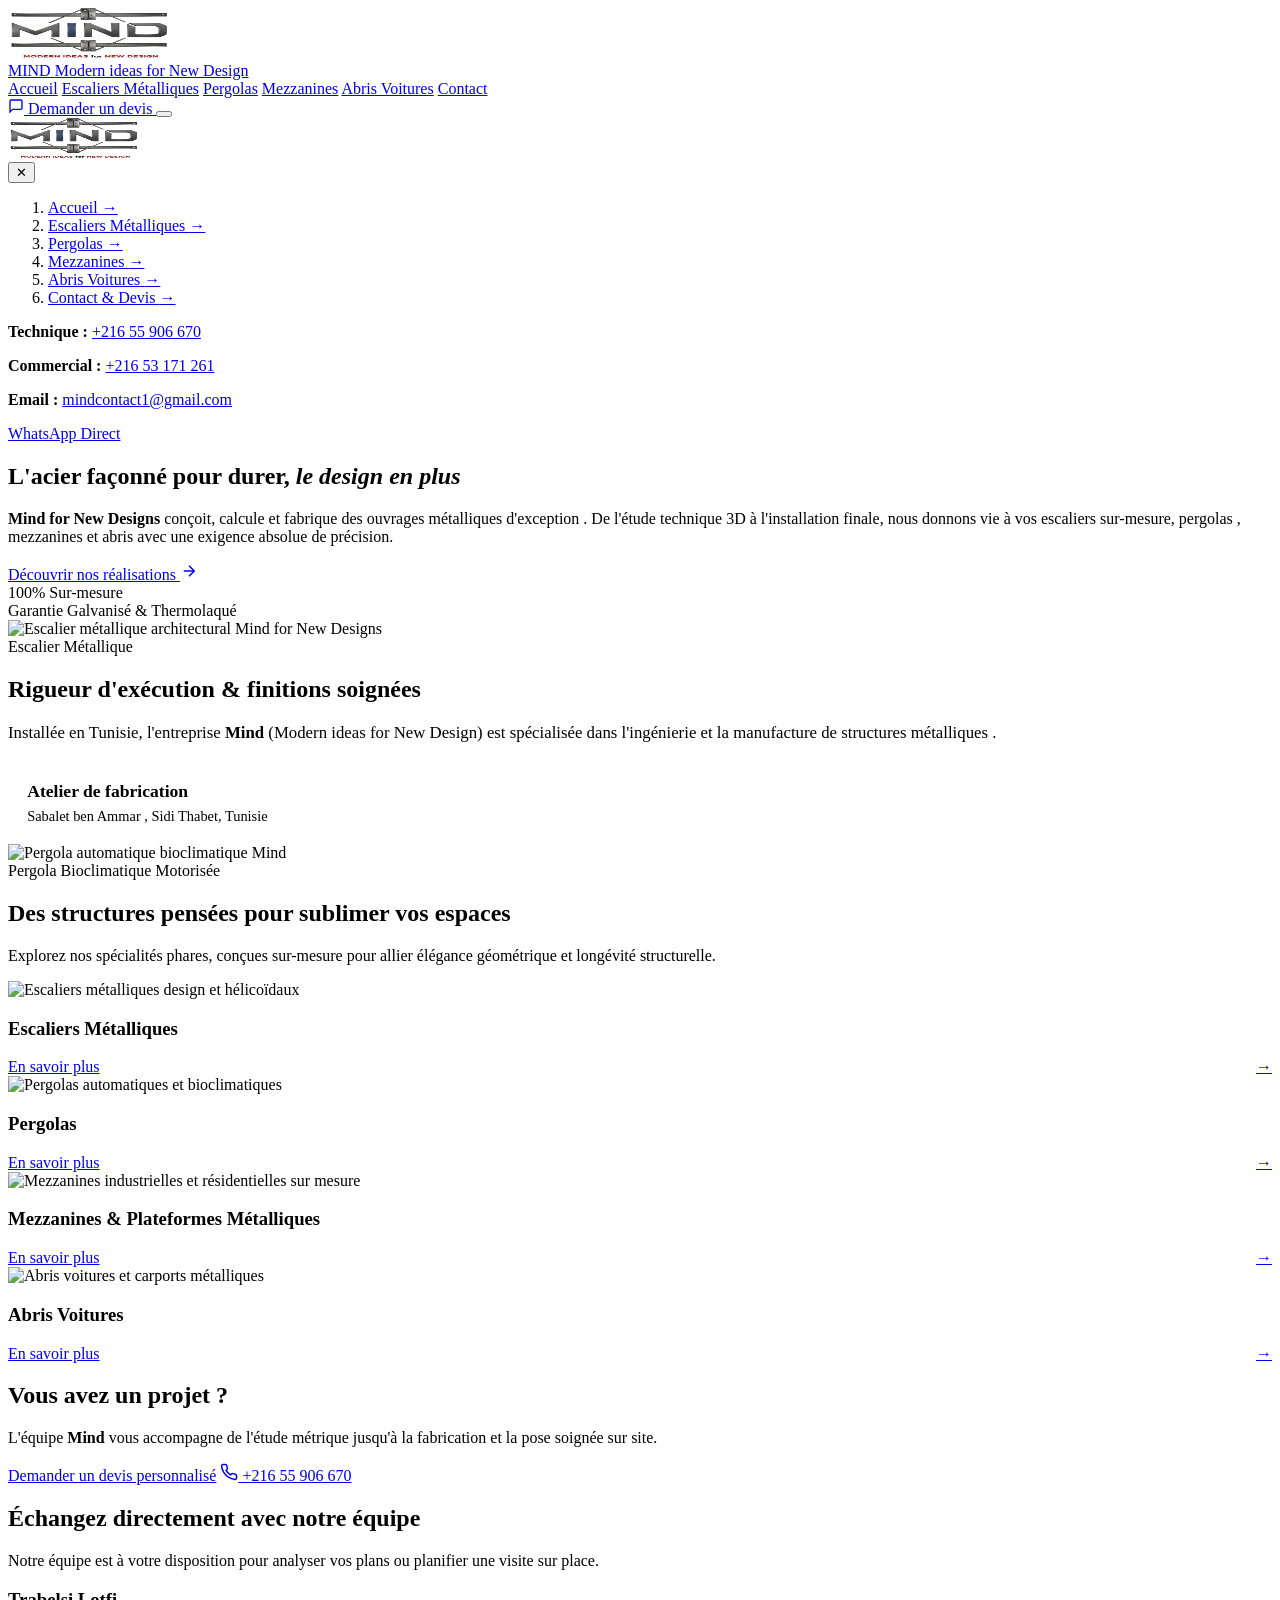
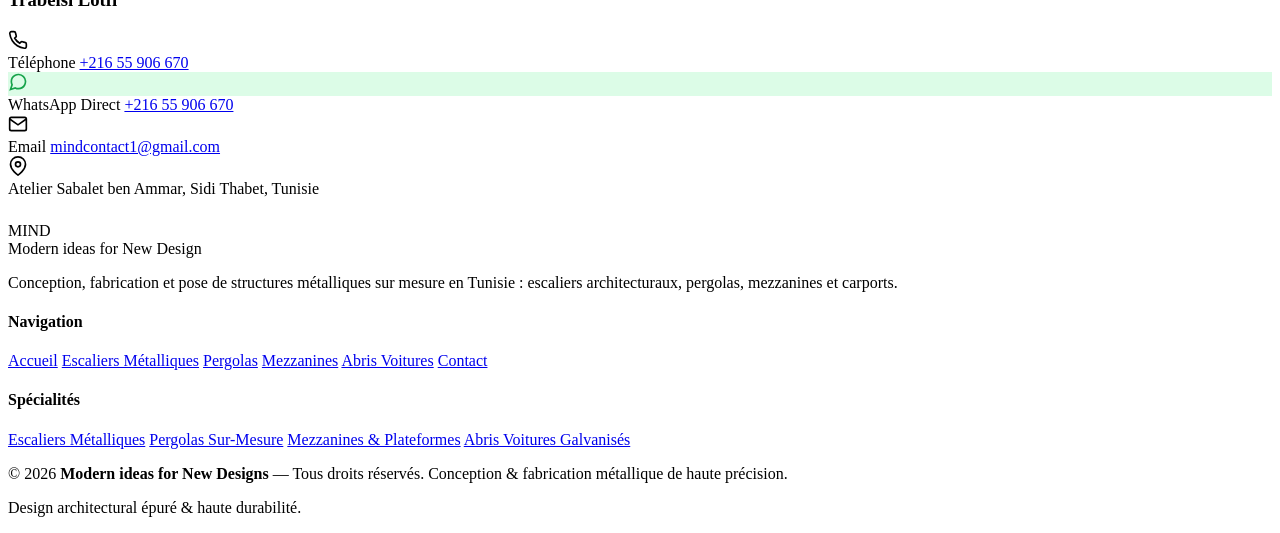
==== index.html @ a0c8e548 "Add files via upload" ====
<!DOCTYPE html>
<html lang="fr">
<head>
  <meta charset="UTF-8">
  <meta name="viewport" content="width=device-width, initial-scale=1.0">
  <title>Mind — Modern ideas for New Designs | Structures Métalliques, Escaliers & Pergolas</title>
  <meta name="description" content="Mind (Modern ideas for New Designs) conçoit et fabrique en Tunisie des structures métalliques sur mesure : escaliers, pergolas, mezzanines et abris voitures.">
  <link rel="icon" type="image/png" href="favicon.png">
  <link rel="stylesheet" href="css/style.css">
  <link rel="stylesheet" href="css/lightbox.css">
</head>
<body>

  <!-- HEADER NAVIGATION FIXE -->
  <header class="site-header">
    <div class="wrap">
      <a href="index.html" class="logo-brand" aria-label="Accueil Mind for New Designs">
        <img src="logo-mind.png" alt="Logo Mind for New Designs" width="160" height="50">
        <div class="brand-meta">
          <span class="brand-name">MIND</span>
          <span class="brand-tagline">Modern ideas for New Design</span>
        </div>
      </a>

      <nav class="main-nav" aria-label="Navigation principale">
        <a href="index.html" class="active">Accueil</a>
        <a href="escaliers.html">Escaliers Métalliques</a>
        <a href="Pergola.html">Pergolas</a>
        <a href="mezzanines.html">Mezzanines</a>
        <a href="abris.html">Abris Voitures</a>
        <a href="index.html#contact">Contact</a>
      </nav>

      <div class="header-action">
        <a href="index.html#contact" class="btn btn-primary btn-sm">
          <svg width="16" height="16" viewBox="0 0 24 24" fill="none" stroke="currentColor" stroke-width="2"><path d="M21 15a2 2 0 0 1-2 2H7l-4 4V5a2 2 0 0 1 2-2h14a2 2 0 0 1 2 2z"></path></svg>
          Demander un devis
        </a>
        <button class="burger" aria-expanded="false" aria-label="Ouvrir le menu de navigation">
          <span></span><span></span><span></span>
        </button>
      </div>
    </div>
  </header>

  <!-- MENU MOBILE TIROIR -->
  <div class="scrim"></div>
  <aside class="mobile-nav-panel" aria-label="Menu mobile">
    <div class="mobile-nav-header">
      <div class="logo-brand">
        <img src="logo-mind.png" alt="Logo Mind" width="130" height="40">
      </div>
      <button class="btn btn-outline btn-sm burger-close" onclick="document.querySelector('.burger').click()" aria-label="Fermer le menu">✕</button>
    </div>
    <ol>
      <li><a href="index.html" class="active">Accueil <span>→</span></a></li>
      <li><a href="escaliers.html">Escaliers Métalliques <span>→</span></a></li>
      <li><a href="Pergola.html">Pergolas <span>→</span></a></li>
      <li><a href="mezzanines.html">Mezzanines <span>→</span></a></li>
      <li><a href="abris.html">Abris Voitures <span>→</span></a></li>
      <li><a href="index.html#contact">Contact &amp; Devis <span>→</span></a></li>
    </ol>
    <div class="mobile-nav-contact">
      <p><b>Technique :</b> <a href="tel:+21655906670">+216 55 906 670</a></p>
      <p><b>Commercial :</b> <a href="tel:+21653171261">+216 53 171 261</a></p>
      <p><b>Email :</b> <a href="mailto:mindcontact1@gmail.com">mindcontact1@gmail.com</a></p>
      <a href="https://wa.me/21655906670" target="_blank" rel="noopener" class="btn btn-primary btn-sm" style="margin-top:0.5rem; justify-content:center;">WhatsApp Direct</a>
    </div>
  </aside>

  <!-- HERO SECTION -->
  <section class="hero">
    <div class="wrap">
      <div class="hero-grid">
        <div class="hero-content reveal">
          <h1>L'acier façonné pour durer, <em>le design en plus</em></h1>
          <p class="hero-desc">
            <strong>Mind for New Designs</strong> conçoit, calcule et fabrique des ouvrages métalliques d'exception . De l'étude technique 3D à l'installation finale, nous donnons vie à vos escaliers sur-mesure, pergolas , mezzanines et abris avec une exigence absolue de précision.
          </p>
          <div class="hero-actions">
            <a href="index.html#activites" class="btn btn-primary btn-lg">
              Découvrir nos réalisations
              <svg width="18" height="18" viewBox="0 0 24 24" fill="none" stroke="currentColor" stroke-width="2"><line x1="5" y1="12" x2="19" y2="12"></line><polyline points="12 5 19 12 12 19"></polyline></svg>
            </a>
          </div>

          <div class="hero-badges-strip">
            <div class="hero-badge-item">
              <span class="val">100%</span>
              <span class="lbl">Sur-mesure</span>
            </div>
            <div class="hero-badge-item">
              <span class="val">Garantie</span>
              <span class="lbl">Galvanisé &amp; Thermolaqué</span>
            </div>
          </div>
        </div>

        <div class="hero-visual reveal delay-1">
          <div class="hero-card-featured">
            <img src="images/ESC21.jpeg" alt="Escalier métallique architectural Mind for New Designs" width="600" height="450">
            <div class="hero-card-caption">
              <div>
                <div class="title">Escalier Métallique</div>
              </div>
            </div>
          </div>
        </div>
      </div>
    </div>
  </section>

  <!-- PRÉSENTATION DE L'ENTREPRISE -->
  <section class="section-subtle" id="entreprise">
    <div class="wrap">
      <div class="hero-grid" style="align-items: center;">
        <div class="reveal">
          <h2>Rigueur d'exécution &amp; finitions soignées</h2>
          <p style="color:var(--text-muted); font-size:1.05rem; margin-bottom:1.2rem;">
            Installée en Tunisie, l'entreprise <strong>Mind</strong> (Modern ideas for New Design) est spécialisée dans l'ingénierie et la manufacture de structures métalliques . 
          </p>

          <div style="display:flex; gap:1.5rem; flex-wrap:wrap;">
            <div style="flex:1; min-width:200px; padding:1.2rem; background:#fff; border-radius:12px; border:1px solid var(--border);">
              <b style="display:block; font-size:1.1rem; color:var(--text-main); margin-bottom:0.3rem;">Atelier de fabrication</b>
              <span style="color:var(--text-muted); font-size:0.9rem;">Sabalet ben Ammar , Sidi Thabet, Tunisie </span>
            </div>
          </div>
        </div>

        <div class="reveal delay-2">
          <div class="hero-card-featured">
            <img src="images/Abr13.jpeg" alt="Pergola automatique bioclimatique Mind" width="600" height="450">
            <div class="hero-card-caption">
              <div>
                <div class="title">Pergola Bioclimatique Motorisée</div>
              </div>
            </div>
          </div>
        </div>
      </div>
    </div>
  </section>

  <!-- 4 DOMAINES D'ACTIVITÉ PRINCIPAUX -->
  <section id="activites">
    <div class="wrap">
      <div class="section-head center reveal">
        <h2>Des structures pensées pour sublimer vos espaces</h2>
        <p>Explorez nos  spécialités phares, conçues sur-mesure pour allier élégance géométrique et longévité structurelle.</p>
      </div>

      <div class="activities-grid">
        <!-- 1. Escaliers Métalliques -->
        <article class="activity-card col-6 reveal">
          <div class="card-thumb">
            <img src="images/ESC14.png" alt="Escaliers métalliques design et hélicoïdaux" loading="lazy">
          </div>
          <div class="card-body">
            <h3>Escaliers Métalliques</h3>
            <div class="card-footer">
              <a href="escaliers.html" style="display:flex; align-items:center; gap:0.5rem; width:100%; justify-content:space-between;">
                <span>En savoir plus</span>
                <span class="arrow">→</span>
              </a>
            </div>
          </div>
        </article>

        <!-- 2. Pergolas Automatiques -->
        <article class="activity-card col-6 reveal delay-1">
          <div class="card-thumb">
            <img src="images/Abr14.jpeg" alt="Pergolas automatiques et bioclimatiques" loading="lazy">
          </div>
          <div class="card-body">
            <h3>Pergolas </h3>
            <div class="card-footer">
              <a href="Pergola.html" style="display:flex; align-items:center; gap:0.5rem; width:100%; justify-content:space-between;">
                <span>En savoir plus </span>
                <span class="arrow">→</span>
              </a>
            </div>
          </div>
        </article>

        <!-- 3. Mezzanines -->
        <article class="activity-card col-6 reveal">
          <div class="card-thumb">
            <img src="images/MIZ1.png" alt="Mezzanines industrielles et résidentielles sur mesure" loading="lazy">
          </div>
          <div class="card-body">
            <h3>Mezzanines &amp; Plateformes Métalliques</h3>
            <div class="card-footer">
              <a href="mezzanines.html" style="display:flex; align-items:center; gap:0.5rem; width:100%; justify-content:space-between;">
                <span>En savoir plus </span>
                <span class="arrow">→</span>
              </a>
            </div>
          </div>
        </article>

        <!-- 4. Abris Voitures -->
        <article class="activity-card col-6 reveal delay-1">
          <div class="card-thumb">
            <img src="images/Abr6.jpeg" alt="Abris voitures et carports métalliques" loading="lazy">
          </div>
          <div class="card-body">
            <h3>Abris Voitures </h3>
            <div class="card-footer">
              <a href="abris.html" style="display:flex; align-items:center; gap:0.5rem; width:100%; justify-content:space-between;">
                <span>En savoir plus</span>
                <span class="arrow">→</span>
              </a>
            </div>
          </div>
        </article>
      </div>
    </div>
  </section>

  

  <!-- BANDEAU CTA -->
  <div class="wrap">
    <div class="cta-banner reveal">
      <div class="cta-content">
        <h2>Vous avez un projet ?</h2>
        <p>L'équipe <strong>Mind </strong> vous accompagne de l'étude métrique  jusqu'à la fabrication et la pose soignée sur site.</p>
        <div class="cta-actions">
          <a href="index.html#contact" class="btn btn-white btn-lg">Demander un devis personnalisé</a>
          <a href="tel:+21655906670" class="btn btn-outline btn-lg">
            <svg width="18" height="18" viewBox="0 0 24 24" fill="none" stroke="currentColor" stroke-width="2"><path d="M22 16.92v3a2 2 0 0 1-2.18 2 19.79 19.79 0 0 1-8.63-3.07 19.5 19.5 0 0 1-6-6 19.79 19.79 0 0 1-3.07-8.67A2 2 0 0 1 4.11 2h3a2 2 0 0 1 2 1.72 12.84 12.84 0 0 0 .7 2.81 2 2 0 0 1-.45 2.11L8.09 9.91a16 16 0 0 0 6 6l1.27-1.27a2 2 0 0 1 2.11-.45 12.84 12.84 0 0 0 2.81.7A2 2 0 0 1 22 16.92z"></path></svg>
            +216 55 906 670
          </a>
        </div>
      </div>
    </div>
  </div>

  <!-- SECTION CONTACT & DEVIS -->
  <section class="contact-section" id="contact">
    <div class="wrap">
      <div class="section-head reveal">
        <h2>Échangez directement avec notre équipe</h2>
        <p>Notre équipe  est à votre disposition pour analyser vos plans ou planifier une visite sur place.</p>
      </div>

      <div class="contact-grid">
        <!-- Informations de contact réelles -->
        <div class="reveal">
          <div class="contact-card" style="margin-bottom: 1.5rem;">
            <h3>Trabelsi Lotfi</h3>
            <div class="contact-list">
              <div class="contact-item">
                <div class="icon">
                  <svg width="20" height="20" viewBox="0 0 24 24" fill="none" stroke="currentColor" stroke-width="2"><path d="M22 16.92v3a2 2 0 0 1-2.18 2 19.79 19.79 0 0 1-8.63-3.07 19.5 19.5 0 0 1-6-6 19.79 19.79 0 0 1-3.07-8.67A2 2 0 0 1 4.11 2h3a2 2 0 0 1 2 1.72 12.84 12.84 0 0 0 .7 2.81 2 2 0 0 1-.45 2.11L8.09 9.91a16 16 0 0 0 6 6l1.27-1.27a2 2 0 0 1 2.11-.45 12.84 12.84 0 0 0 2.81.7A2 2 0 0 1 22 16.92z"></path></svg>
                </div>
                <div class="info">
                  <span class="label">Téléphone</span>
                  <a href="tel:+21655906670" class="val">+216 55 906 670</a>
                </div>
              </div>
              <div class="contact-item">
                <div class="icon" style="background:#DCFCE7; color:#16A34A;">
                  <svg width="20" height="20" viewBox="0 0 24 24" fill="none" stroke="currentColor" stroke-width="2"><path d="M21 11.5a8.38 8.38 0 0 1-.9 3.8 8.5 8.5 0 0 1-7.6 4.7 8.38 8.38 0 0 1-3.8-.9L3 21l1.9-5.7a8.38 8.38 0 0 1-.9-3.8 8.5 8.5 0 0 1 4.7-7.6 8.38 8.38 0 0 1 3.8-.9h.5a8.48 8.48 0 0 1 8 8v.5z"></path></svg>
                </div>
                <div class="info">
                  <span class="label">WhatsApp Direct</span>
                  <a href="https://wa.me/21655906670" target="_blank" rel="noopener" class="val">+216 55 906 670</a>
                </div>
              </div>
              <div class="contact-item">
                <div class="icon">
                  <svg width="20" height="20" viewBox="0 0 24 24" fill="none" stroke="currentColor" stroke-width="2"><path d="M4 4h16c1.1 0 2 .9 2 2v12c0 1.1-.9 2-2 2H4c-1.1 0-2-.9-2-2V6c0-1.1.9-2 2-2z"></path><polyline points="22,6 12,13 2,6"></polyline></svg>
                </div>
                <div class="info">
                  <span class="label">Email</span>
                  <a href="mailto:mindcontact1@gmail.com" class="val">mindcontact1@gmail.com</a>
                </div>
              </div>
              <div class="contact-item">
                <div class="icon">
                  <svg width="20" height="20" viewBox="0 0 24 24" fill="none" stroke="currentColor" stroke-width="2"><path d="M21 10c0 7-9 13-9 13s-9-6-9-13a9 9 0 0 1 18 0z"></path><circle cx="12" cy="10" r="3"></circle></svg>
                </div>
                <div class="info">
                  <span class="label">Atelier</span>
                  <span class="val">Sabalet ben Ammar, Sidi Thabet, Tunisie</span>
                </div>
              </div>
            </div>
          </div>
        </div>
      </div>
    </div>
  </section>

  <!-- FOOTER -->
  <footer class="site-footer">
    <div class="wrap">
      <div class="footer-grid">
        <div class="footer-brand">
          <div class="brand-name">MIND</div>
          <span class="brand-tagline">Modern ideas for New Design</span>
          <p>Conception, fabrication et pose de structures métalliques sur mesure en Tunisie : escaliers architecturaux, pergolas, mezzanines et carports.</p>
        </div>

        <div class="footer-col">
          <h4>Navigation</h4>
          <div class="footer-links">
            <a href="index.html">Accueil</a>
            <a href="escaliers.html">Escaliers Métalliques</a>
            <a href="Pergola.html">Pergolas</a>
            <a href="mezzanines.html">Mezzanines</a>
            <a href="abris.html">Abris Voitures</a>
            <a href="index.html#contact">Contact</a>
          </div>
        </div>

        <div class="footer-col">
          <h4>Spécialités</h4>
          <div class="footer-links">
            <a href="escaliers.html">Escaliers Métalliques</a>
            <a href="Pergola.html">Pergolas Sur-Mesure</a>
            <a href="mezzanines.html">Mezzanines &amp; Plateformes</a>
            <a href="abris.html">Abris Voitures Galvanisés</a>
          </div>
        </div>
      </div>

      <div class="footer-bottom">
        <p>© <span id="year"></span> <strong>Modern ideas for New Designs</strong> — Tous droits réservés. Conception &amp; fabrication métallique de haute précision.</p>
        <p>Design architectural épuré &amp; haute durabilité.</p>
      </div>
    </div>
  </footer>

  <script>document.getElementById('year').textContent = new Date().getFullYear();</script>
  <script src="js/lightbox.js"></script>
  <script src="js/script.js"></script>
</body>
</html>
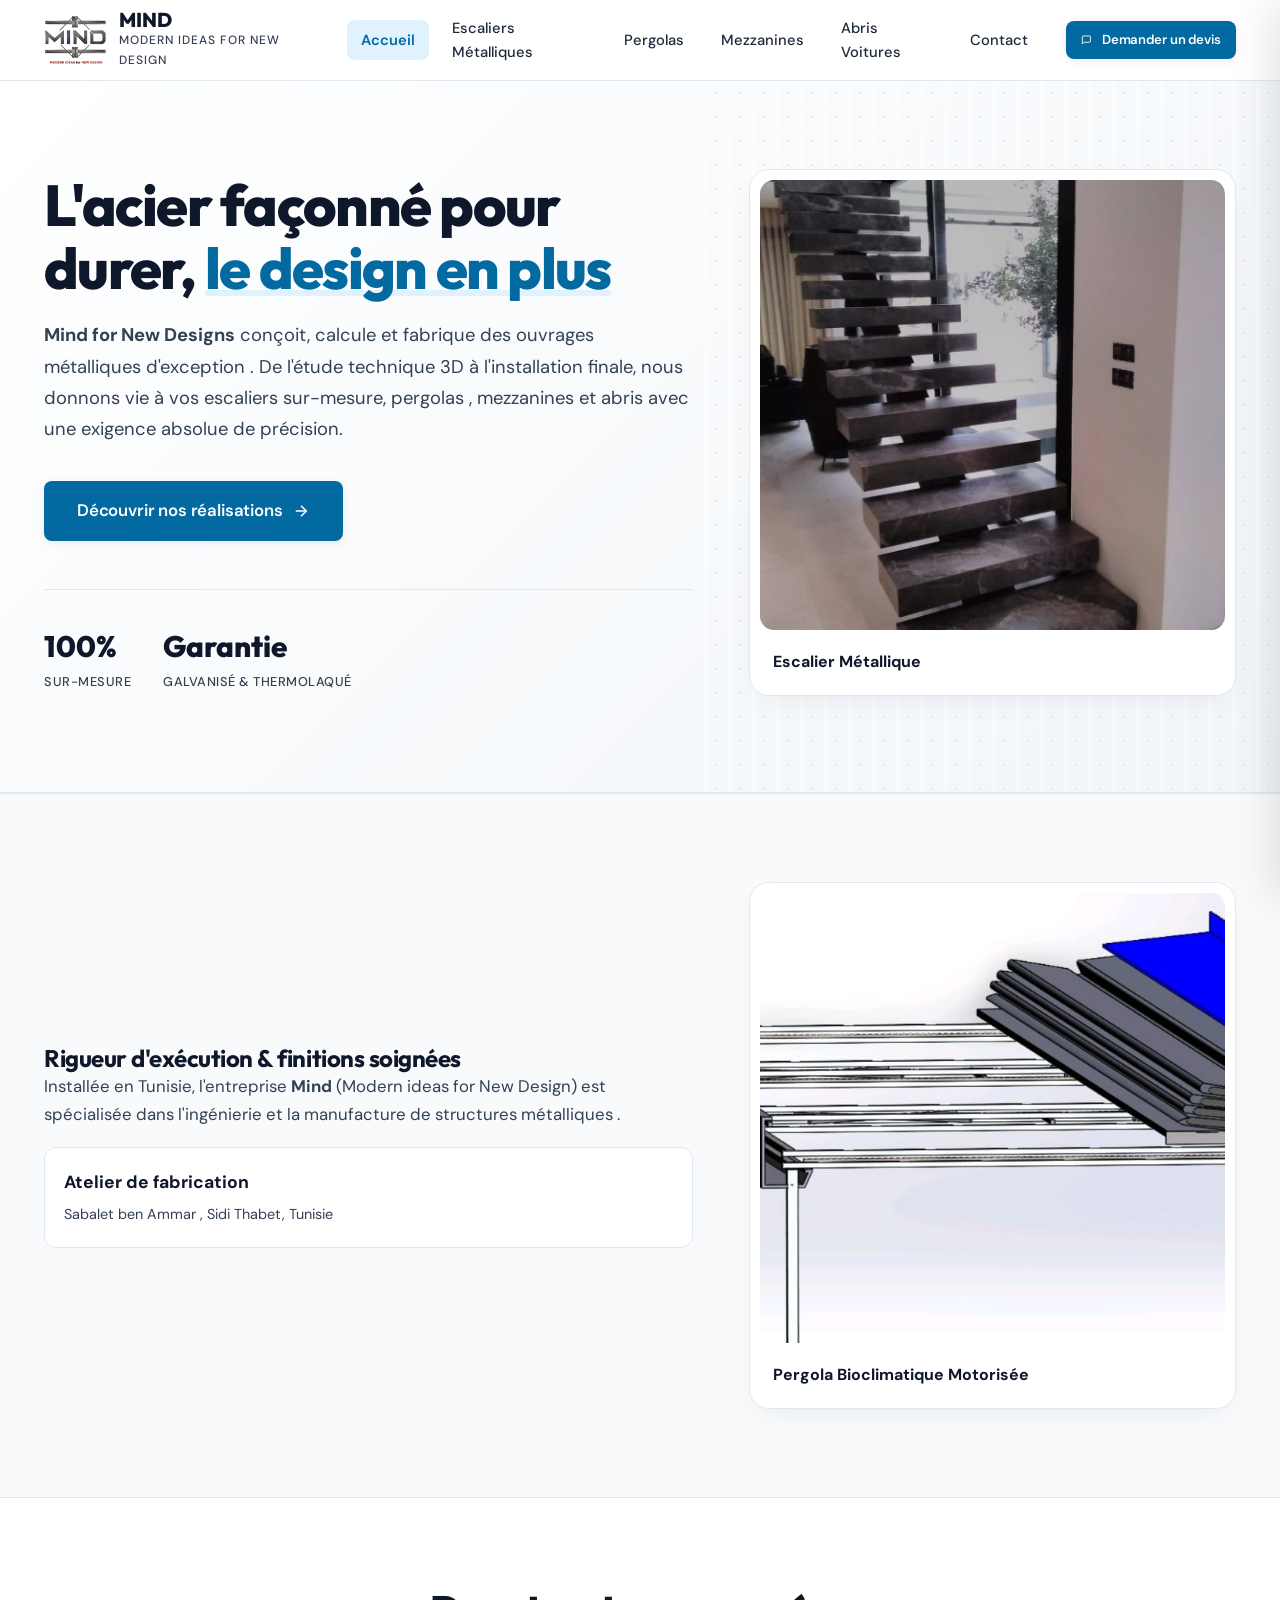
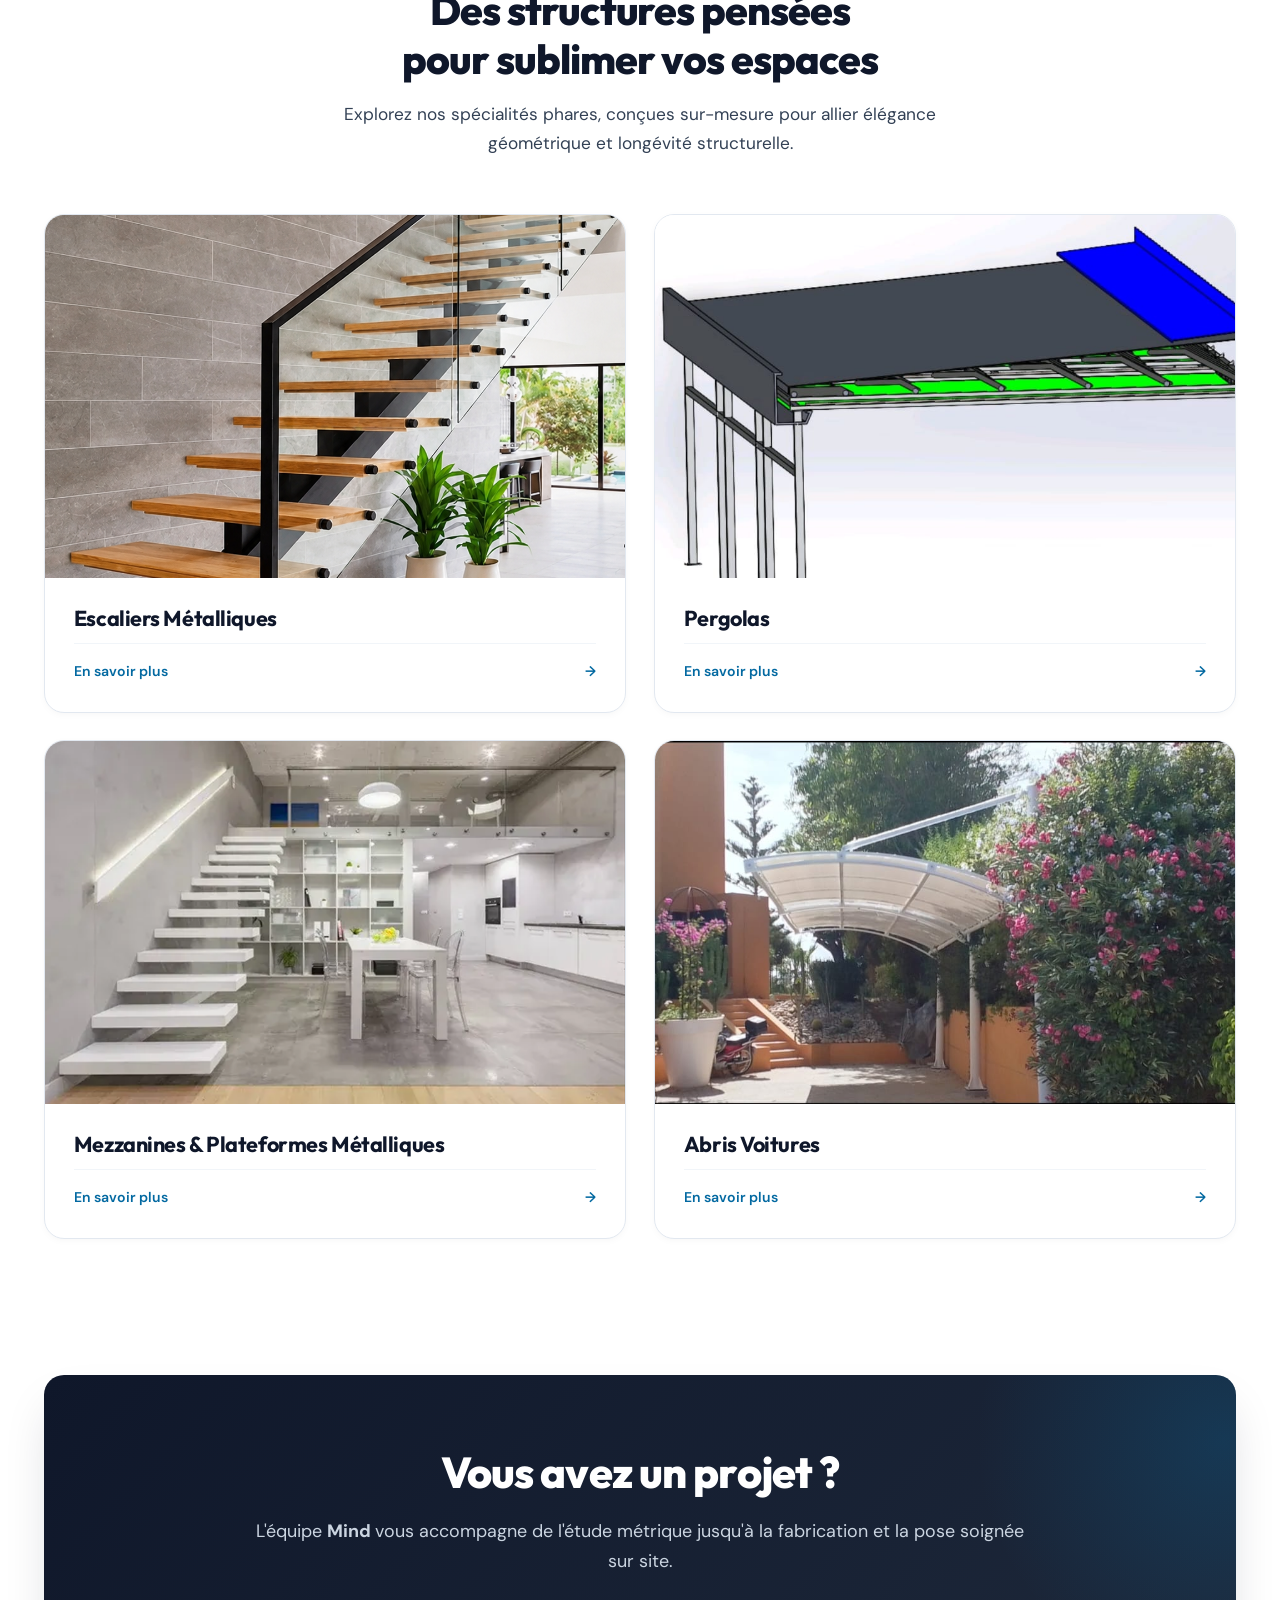
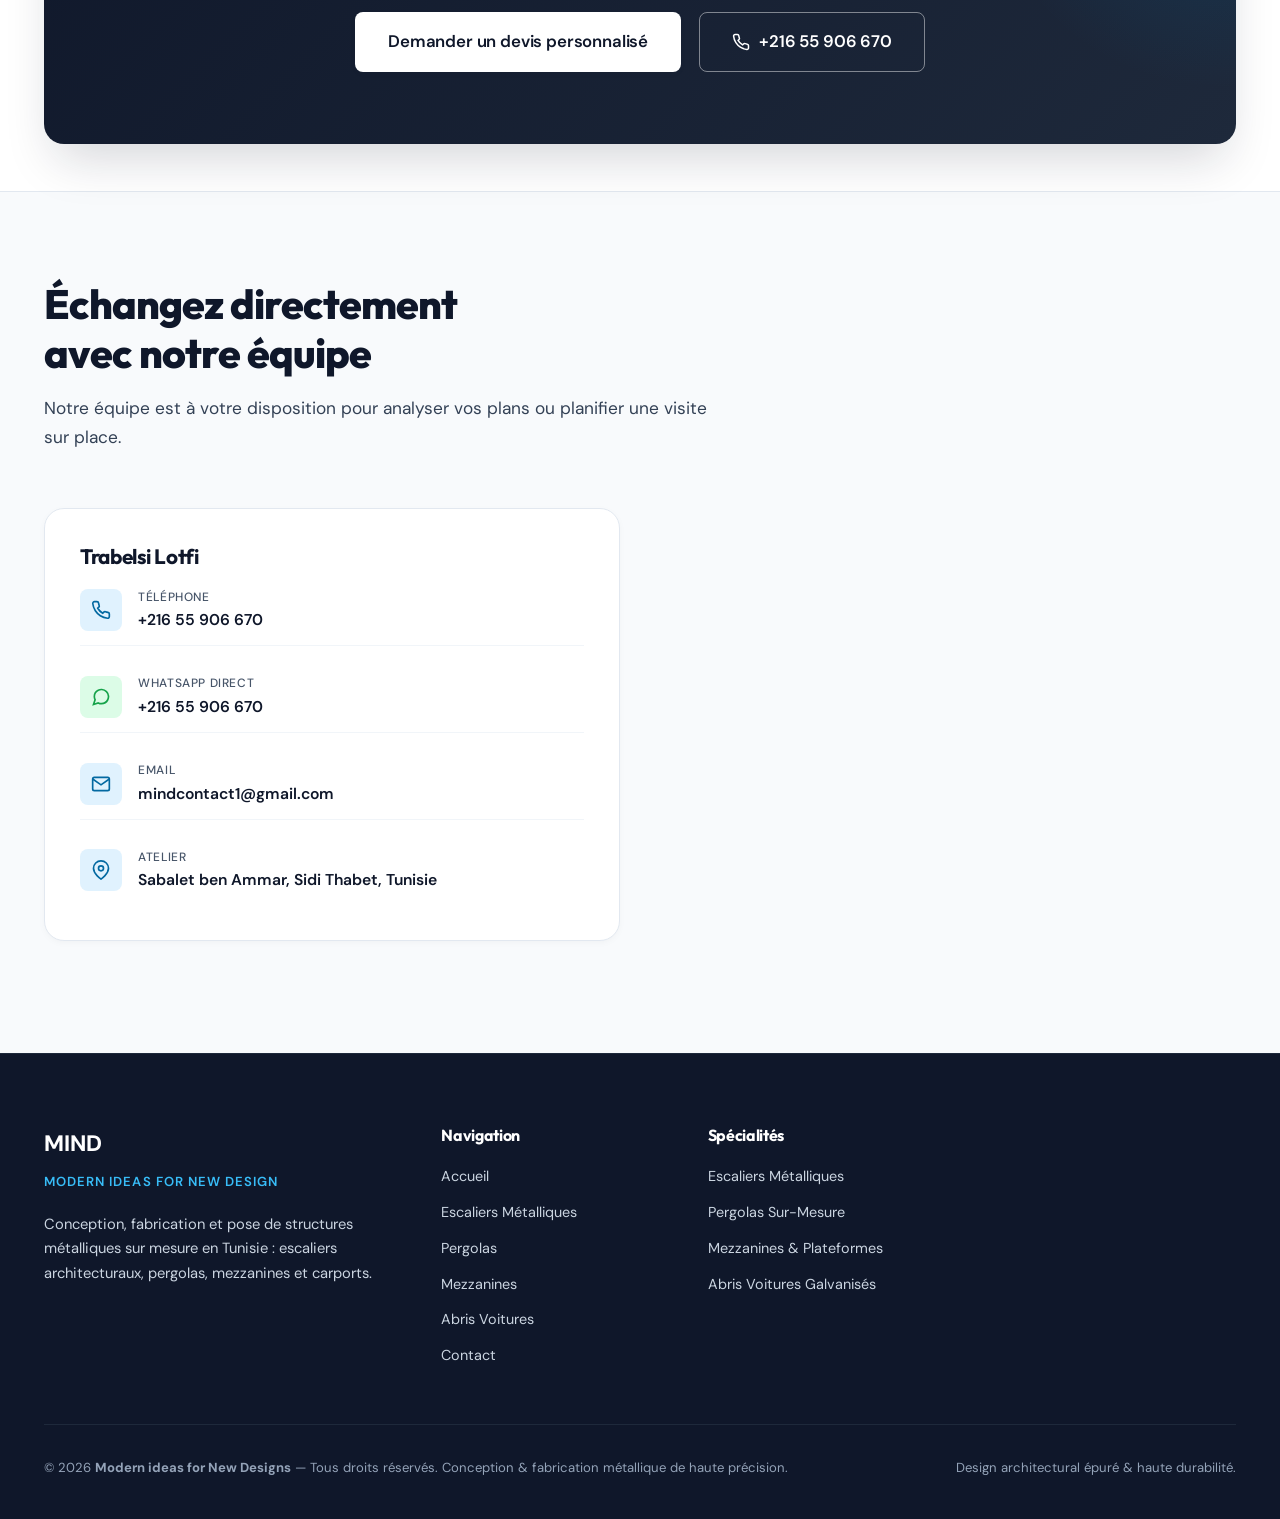
==== commit 0f54fb11: "Add files via upload" ====
--- a/index.html
+++ b/index.html
@@ -1,341 +1,341 @@
-<!DOCTYPE html>
-<html lang="fr">
-<head>
-  <meta charset="UTF-8">
-  <meta name="viewport" content="width=device-width, initial-scale=1.0">
-  <title>Mind — Modern ideas for New Designs | Structures Métalliques, Escaliers & Pergolas</title>
-  <meta name="description" content="Mind (Modern ideas for New Designs) conçoit et fabrique en Tunisie des structures métalliques sur mesure : escaliers, pergolas, mezzanines et abris voitures.">
-  <link rel="icon" type="image/png" href="favicon.png">
-  <link rel="stylesheet" href="css/style.css">
-  <link rel="stylesheet" href="css/lightbox.css">
-</head>
-<body>
-
-  <!-- HEADER NAVIGATION FIXE -->
-  <header class="site-header">
-    <div class="wrap">
-      <a href="index.html" class="logo-brand" aria-label="Accueil Mind for New Designs">
-        <img src="logo-mind.png" alt="Logo Mind for New Designs" width="160" height="50">
-        <div class="brand-meta">
-          <span class="brand-name">MIND</span>
-          <span class="brand-tagline">Modern ideas for New Design</span>
-        </div>
-      </a>
-
-      <nav class="main-nav" aria-label="Navigation principale">
-        <a href="index.html" class="active">Accueil</a>
-        <a href="escaliers.html">Escaliers Métalliques</a>
-        <a href="Pergola.html">Pergolas</a>
-        <a href="mezzanines.html">Mezzanines</a>
-        <a href="abris.html">Abris Voitures</a>
-        <a href="index.html#contact">Contact</a>
-      </nav>
-
-      <div class="header-action">
-        <a href="index.html#contact" class="btn btn-primary btn-sm">
-          <svg width="16" height="16" viewBox="0 0 24 24" fill="none" stroke="currentColor" stroke-width="2"><path d="M21 15a2 2 0 0 1-2 2H7l-4 4V5a2 2 0 0 1 2-2h14a2 2 0 0 1 2 2z"></path></svg>
-          Demander un devis
-        </a>
-        <button class="burger" aria-expanded="false" aria-label="Ouvrir le menu de navigation">
-          <span></span><span></span><span></span>
-        </button>
-      </div>
-    </div>
-  </header>
-
-  <!-- MENU MOBILE TIROIR -->
-  <div class="scrim"></div>
-  <aside class="mobile-nav-panel" aria-label="Menu mobile">
-    <div class="mobile-nav-header">
-      <div class="logo-brand">
-        <img src="logo-mind.png" alt="Logo Mind" width="130" height="40">
-      </div>
-      <button class="btn btn-outline btn-sm burger-close" onclick="document.querySelector('.burger').click()" aria-label="Fermer le menu">✕</button>
-    </div>
-    <ol>
-      <li><a href="index.html" class="active">Accueil <span>→</span></a></li>
-      <li><a href="escaliers.html">Escaliers Métalliques <span>→</span></a></li>
-      <li><a href="Pergola.html">Pergolas <span>→</span></a></li>
-      <li><a href="mezzanines.html">Mezzanines <span>→</span></a></li>
-      <li><a href="abris.html">Abris Voitures <span>→</span></a></li>
-      <li><a href="index.html#contact">Contact &amp; Devis <span>→</span></a></li>
-    </ol>
-    <div class="mobile-nav-contact">
-      <p><b>Technique :</b> <a href="tel:+21655906670">+216 55 906 670</a></p>
-      <p><b>Commercial :</b> <a href="tel:+21653171261">+216 53 171 261</a></p>
-      <p><b>Email :</b> <a href="mailto:mindcontact1@gmail.com">mindcontact1@gmail.com</a></p>
-      <a href="https://wa.me/21655906670" target="_blank" rel="noopener" class="btn btn-primary btn-sm" style="margin-top:0.5rem; justify-content:center;">WhatsApp Direct</a>
-    </div>
-  </aside>
-
-  <!-- HERO SECTION -->
-  <section class="hero">
-    <div class="wrap">
-      <div class="hero-grid">
-        <div class="hero-content reveal">
-          <h1>L'acier façonné pour durer, <em>le design en plus</em></h1>
-          <p class="hero-desc">
-            <strong>Mind for New Designs</strong> conçoit, calcule et fabrique des ouvrages métalliques d'exception . De l'étude technique 3D à l'installation finale, nous donnons vie à vos escaliers sur-mesure, pergolas , mezzanines et abris avec une exigence absolue de précision.
-          </p>
-          <div class="hero-actions">
-            <a href="index.html#activites" class="btn btn-primary btn-lg">
-              Découvrir nos réalisations
-              <svg width="18" height="18" viewBox="0 0 24 24" fill="none" stroke="currentColor" stroke-width="2"><line x1="5" y1="12" x2="19" y2="12"></line><polyline points="12 5 19 12 12 19"></polyline></svg>
-            </a>
-          </div>
-
-          <div class="hero-badges-strip">
-            <div class="hero-badge-item">
-              <span class="val">100%</span>
-              <span class="lbl">Sur-mesure</span>
-            </div>
-            <div class="hero-badge-item">
-              <span class="val">Garantie</span>
-              <span class="lbl">Galvanisé &amp; Thermolaqué</span>
-            </div>
-          </div>
-        </div>
-
-        <div class="hero-visual reveal delay-1">
-          <div class="hero-card-featured">
-            <img src="images/ESC21.jpeg" alt="Escalier métallique architectural Mind for New Designs" width="600" height="450">
-            <div class="hero-card-caption">
-              <div>
-                <div class="title">Escalier Métallique</div>
-              </div>
-            </div>
-          </div>
-        </div>
-      </div>
-    </div>
-  </section>
-
-  <!-- PRÉSENTATION DE L'ENTREPRISE -->
-  <section class="section-subtle" id="entreprise">
-    <div class="wrap">
-      <div class="hero-grid" style="align-items: center;">
-        <div class="reveal">
-          <h2>Rigueur d'exécution &amp; finitions soignées</h2>
-          <p style="color:var(--text-muted); font-size:1.05rem; margin-bottom:1.2rem;">
-            Installée en Tunisie, l'entreprise <strong>Mind</strong> (Modern ideas for New Design) est spécialisée dans l'ingénierie et la manufacture de structures métalliques . 
-          </p>
-
-          <div style="display:flex; gap:1.5rem; flex-wrap:wrap;">
-            <div style="flex:1; min-width:200px; padding:1.2rem; background:#fff; border-radius:12px; border:1px solid var(--border);">
-              <b style="display:block; font-size:1.1rem; color:var(--text-main); margin-bottom:0.3rem;">Atelier de fabrication</b>
-              <span style="color:var(--text-muted); font-size:0.9rem;">Sabalet ben Ammar , Sidi Thabet, Tunisie </span>
-            </div>
-          </div>
-        </div>
-
-        <div class="reveal delay-2">
-          <div class="hero-card-featured">
-            <img src="images/Abr13.jpeg" alt="Pergola automatique bioclimatique Mind" width="600" height="450">
-            <div class="hero-card-caption">
-              <div>
-                <div class="title">Pergola Bioclimatique Motorisée</div>
-              </div>
-            </div>
-          </div>
-        </div>
-      </div>
-    </div>
-  </section>
-
-  <!-- 4 DOMAINES D'ACTIVITÉ PRINCIPAUX -->
-  <section id="activites">
-    <div class="wrap">
-      <div class="section-head center reveal">
-        <h2>Des structures pensées pour sublimer vos espaces</h2>
-        <p>Explorez nos  spécialités phares, conçues sur-mesure pour allier élégance géométrique et longévité structurelle.</p>
-      </div>
-
-      <div class="activities-grid">
-        <!-- 1. Escaliers Métalliques -->
-        <article class="activity-card col-6 reveal">
-          <div class="card-thumb">
-            <img src="images/ESC14.png" alt="Escaliers métalliques design et hélicoïdaux" loading="lazy">
-          </div>
-          <div class="card-body">
-            <h3>Escaliers Métalliques</h3>
-            <div class="card-footer">
-              <a href="escaliers.html" style="display:flex; align-items:center; gap:0.5rem; width:100%; justify-content:space-between;">
-                <span>En savoir plus</span>
-                <span class="arrow">→</span>
-              </a>
-            </div>
-          </div>
-        </article>
-
-        <!-- 2. Pergolas Automatiques -->
-        <article class="activity-card col-6 reveal delay-1">
-          <div class="card-thumb">
-            <img src="images/Abr14.jpeg" alt="Pergolas automatiques et bioclimatiques" loading="lazy">
-          </div>
-          <div class="card-body">
-            <h3>Pergolas </h3>
-            <div class="card-footer">
-              <a href="Pergola.html" style="display:flex; align-items:center; gap:0.5rem; width:100%; justify-content:space-between;">
-                <span>En savoir plus </span>
-                <span class="arrow">→</span>
-              </a>
-            </div>
-          </div>
-        </article>
-
-        <!-- 3. Mezzanines -->
-        <article class="activity-card col-6 reveal">
-          <div class="card-thumb">
-            <img src="images/MIZ1.png" alt="Mezzanines industrielles et résidentielles sur mesure" loading="lazy">
-          </div>
-          <div class="card-body">
-            <h3>Mezzanines &amp; Plateformes Métalliques</h3>
-            <div class="card-footer">
-              <a href="mezzanines.html" style="display:flex; align-items:center; gap:0.5rem; width:100%; justify-content:space-between;">
-                <span>En savoir plus </span>
-                <span class="arrow">→</span>
-              </a>
-            </div>
-          </div>
-        </article>
-
-        <!-- 4. Abris Voitures -->
-        <article class="activity-card col-6 reveal delay-1">
-          <div class="card-thumb">
-            <img src="images/Abr6.jpeg" alt="Abris voitures et carports métalliques" loading="lazy">
-          </div>
-          <div class="card-body">
-            <h3>Abris Voitures </h3>
-            <div class="card-footer">
-              <a href="abris.html" style="display:flex; align-items:center; gap:0.5rem; width:100%; justify-content:space-between;">
-                <span>En savoir plus</span>
-                <span class="arrow">→</span>
-              </a>
-            </div>
-          </div>
-        </article>
-      </div>
-    </div>
-  </section>
-
-  
-
-  <!-- BANDEAU CTA -->
-  <div class="wrap">
-    <div class="cta-banner reveal">
-      <div class="cta-content">
-        <h2>Vous avez un projet ?</h2>
-        <p>L'équipe <strong>Mind </strong> vous accompagne de l'étude métrique  jusqu'à la fabrication et la pose soignée sur site.</p>
-        <div class="cta-actions">
-          <a href="index.html#contact" class="btn btn-white btn-lg">Demander un devis personnalisé</a>
-          <a href="tel:+21655906670" class="btn btn-outline btn-lg">
-            <svg width="18" height="18" viewBox="0 0 24 24" fill="none" stroke="currentColor" stroke-width="2"><path d="M22 16.92v3a2 2 0 0 1-2.18 2 19.79 19.79 0 0 1-8.63-3.07 19.5 19.5 0 0 1-6-6 19.79 19.79 0 0 1-3.07-8.67A2 2 0 0 1 4.11 2h3a2 2 0 0 1 2 1.72 12.84 12.84 0 0 0 .7 2.81 2 2 0 0 1-.45 2.11L8.09 9.91a16 16 0 0 0 6 6l1.27-1.27a2 2 0 0 1 2.11-.45 12.84 12.84 0 0 0 2.81.7A2 2 0 0 1 22 16.92z"></path></svg>
-            +216 55 906 670
-          </a>
-        </div>
-      </div>
-    </div>
-  </div>
-
-  <!-- SECTION CONTACT & DEVIS -->
-  <section class="contact-section" id="contact">
-    <div class="wrap">
-      <div class="section-head reveal">
-        <h2>Échangez directement avec notre équipe</h2>
-        <p>Notre équipe  est à votre disposition pour analyser vos plans ou planifier une visite sur place.</p>
-      </div>
-
-      <div class="contact-grid">
-        <!-- Informations de contact réelles -->
-        <div class="reveal">
-          <div class="contact-card" style="margin-bottom: 1.5rem;">
-            <h3>Trabelsi Lotfi</h3>
-            <div class="contact-list">
-              <div class="contact-item">
-                <div class="icon">
-                  <svg width="20" height="20" viewBox="0 0 24 24" fill="none" stroke="currentColor" stroke-width="2"><path d="M22 16.92v3a2 2 0 0 1-2.18 2 19.79 19.79 0 0 1-8.63-3.07 19.5 19.5 0 0 1-6-6 19.79 19.79 0 0 1-3.07-8.67A2 2 0 0 1 4.11 2h3a2 2 0 0 1 2 1.72 12.84 12.84 0 0 0 .7 2.81 2 2 0 0 1-.45 2.11L8.09 9.91a16 16 0 0 0 6 6l1.27-1.27a2 2 0 0 1 2.11-.45 12.84 12.84 0 0 0 2.81.7A2 2 0 0 1 22 16.92z"></path></svg>
-                </div>
-                <div class="info">
-                  <span class="label">Téléphone</span>
-                  <a href="tel:+21655906670" class="val">+216 55 906 670</a>
-                </div>
-              </div>
-              <div class="contact-item">
-                <div class="icon" style="background:#DCFCE7; color:#16A34A;">
-                  <svg width="20" height="20" viewBox="0 0 24 24" fill="none" stroke="currentColor" stroke-width="2"><path d="M21 11.5a8.38 8.38 0 0 1-.9 3.8 8.5 8.5 0 0 1-7.6 4.7 8.38 8.38 0 0 1-3.8-.9L3 21l1.9-5.7a8.38 8.38 0 0 1-.9-3.8 8.5 8.5 0 0 1 4.7-7.6 8.38 8.38 0 0 1 3.8-.9h.5a8.48 8.48 0 0 1 8 8v.5z"></path></svg>
-                </div>
-                <div class="info">
-                  <span class="label">WhatsApp Direct</span>
-                  <a href="https://wa.me/21655906670" target="_blank" rel="noopener" class="val">+216 55 906 670</a>
-                </div>
-              </div>
-              <div class="contact-item">
-                <div class="icon">
-                  <svg width="20" height="20" viewBox="0 0 24 24" fill="none" stroke="currentColor" stroke-width="2"><path d="M4 4h16c1.1 0 2 .9 2 2v12c0 1.1-.9 2-2 2H4c-1.1 0-2-.9-2-2V6c0-1.1.9-2 2-2z"></path><polyline points="22,6 12,13 2,6"></polyline></svg>
-                </div>
-                <div class="info">
-                  <span class="label">Email</span>
-                  <a href="mailto:mindcontact1@gmail.com" class="val">mindcontact1@gmail.com</a>
-                </div>
-              </div>
-              <div class="contact-item">
-                <div class="icon">
-                  <svg width="20" height="20" viewBox="0 0 24 24" fill="none" stroke="currentColor" stroke-width="2"><path d="M21 10c0 7-9 13-9 13s-9-6-9-13a9 9 0 0 1 18 0z"></path><circle cx="12" cy="10" r="3"></circle></svg>
-                </div>
-                <div class="info">
-                  <span class="label">Atelier</span>
-                  <span class="val">Sabalet ben Ammar, Sidi Thabet, Tunisie</span>
-                </div>
-              </div>
-            </div>
-          </div>
-        </div>
-      </div>
-    </div>
-  </section>
-
-  <!-- FOOTER -->
-  <footer class="site-footer">
-    <div class="wrap">
-      <div class="footer-grid">
-        <div class="footer-brand">
-          <div class="brand-name">MIND</div>
-          <span class="brand-tagline">Modern ideas for New Design</span>
-          <p>Conception, fabrication et pose de structures métalliques sur mesure en Tunisie : escaliers architecturaux, pergolas, mezzanines et carports.</p>
-        </div>
-
-        <div class="footer-col">
-          <h4>Navigation</h4>
-          <div class="footer-links">
-            <a href="index.html">Accueil</a>
-            <a href="escaliers.html">Escaliers Métalliques</a>
-            <a href="Pergola.html">Pergolas</a>
-            <a href="mezzanines.html">Mezzanines</a>
-            <a href="abris.html">Abris Voitures</a>
-            <a href="index.html#contact">Contact</a>
-          </div>
-        </div>
-
-        <div class="footer-col">
-          <h4>Spécialités</h4>
-          <div class="footer-links">
-            <a href="escaliers.html">Escaliers Métalliques</a>
-            <a href="Pergola.html">Pergolas Sur-Mesure</a>
-            <a href="mezzanines.html">Mezzanines &amp; Plateformes</a>
-            <a href="abris.html">Abris Voitures Galvanisés</a>
-          </div>
-        </div>
-      </div>
-
-      <div class="footer-bottom">
-        <p>© <span id="year"></span> <strong>Modern ideas for New Designs</strong> — Tous droits réservés. Conception &amp; fabrication métallique de haute précision.</p>
-        <p>Design architectural épuré &amp; haute durabilité.</p>
-      </div>
-    </div>
-  </footer>
-
-  <script>document.getElementById('year').textContent = new Date().getFullYear();</script>
-  <script src="js/lightbox.js"></script>
-  <script src="js/script.js"></script>
-</body>
+<!DOCTYPE html>
+<html lang="fr">
+<head>
+  <meta charset="UTF-8">
+  <meta name="viewport" content="width=device-width, initial-scale=1.0">
+  <title>Mind — Modern ideas for New Designs | Structures Métalliques, Escaliers & Pergolas</title>
+  <meta name="description" content="Mind (Modern ideas for New Designs) conçoit et fabrique en Tunisie des structures métalliques sur mesure : escaliers, pergolas, mezzanines et abris voitures.">
+  <link rel="icon" type="image/png" href="favicon.png">
+  <link rel="stylesheet" href="css/style.css">
+  <link rel="stylesheet" href="css/lightbox.css">
+</head>
+<body>
+
+  <!-- HEADER NAVIGATION FIXE -->
+  <header class="site-header">
+    <div class="wrap">
+      <a href="index.html" class="logo-brand" aria-label="Accueil Mind for New Designs">
+        <img src="logo-mind.png" alt="Logo Mind for New Designs" width="160" height="50">
+        <div class="brand-meta">
+          <span class="brand-name">MIND</span>
+          <span class="brand-tagline">Modern ideas for New Design</span>
+        </div>
+      </a>
+
+      <nav class="main-nav" aria-label="Navigation principale">
+        <a href="index.html" class="active">Accueil</a>
+        <a href="escaliers.html">Escaliers Métalliques</a>
+        <a href="pergola.html">Pergolas</a>
+        <a href="mezzanines.html">Mezzanines</a>
+        <a href="abris.html">Abris Voitures</a>
+        <a href="index.html#contact">Contact</a>
+      </nav>
+
+      <div class="header-action">
+        <a href="index.html#contact" class="btn btn-primary btn-sm">
+          <svg width="16" height="16" viewBox="0 0 24 24" fill="none" stroke="currentColor" stroke-width="2"><path d="M21 15a2 2 0 0 1-2 2H7l-4 4V5a2 2 0 0 1 2-2h14a2 2 0 0 1 2 2z"></path></svg>
+          Demander un devis
+        </a>
+        <button class="burger" aria-expanded="false" aria-label="Ouvrir le menu de navigation">
+          <span></span><span></span><span></span>
+        </button>
+      </div>
+    </div>
+  </header>
+
+  <!-- MENU MOBILE TIROIR -->
+  <div class="scrim"></div>
+  <aside class="mobile-nav-panel" aria-label="Menu mobile">
+    <div class="mobile-nav-header">
+      <div class="logo-brand">
+        <img src="logo-mind.png" alt="Logo Mind" width="130" height="40">
+      </div>
+      <button class="btn btn-outline btn-sm burger-close" onclick="document.querySelector('.burger').click()" aria-label="Fermer le menu">✕</button>
+    </div>
+    <ol>
+      <li><a href="index.html" class="active">Accueil <span>→</span></a></li>
+      <li><a href="escaliers.html">Escaliers Métalliques <span>→</span></a></li>
+      <li><a href="pergola.html">Pergolas <span>→</span></a></li>
+      <li><a href="mezzanines.html">Mezzanines <span>→</span></a></li>
+      <li><a href="abris.html">Abris Voitures <span>→</span></a></li>
+      <li><a href="index.html#contact">Contact &amp; Devis <span>→</span></a></li>
+    </ol>
+    <div class="mobile-nav-contact">
+      <p><b>Technique :</b> <a href="tel:+21655906670">+216 55 906 670</a></p>
+      <p><b>Commercial :</b> <a href="tel:+21653171261">+216 53 171 261</a></p>
+      <p><b>Email :</b> <a href="mailto:mindcontact1@gmail.com">mindcontact1@gmail.com</a></p>
+      <a href="https://wa.me/21655906670" target="_blank" rel="noopener" class="btn btn-primary btn-sm" style="margin-top:0.5rem; justify-content:center;">WhatsApp Direct</a>
+    </div>
+  </aside>
+
+  <!-- HERO SECTION -->
+  <section class="hero">
+    <div class="wrap">
+      <div class="hero-grid">
+        <div class="hero-content reveal">
+          <h1>L'acier façonné pour durer, <em>le design en plus</em></h1>
+          <p class="hero-desc">
+            <strong>Mind for New Designs</strong> conçoit, calcule et fabrique des ouvrages métalliques d'exception . De l'étude technique 3D à l'installation finale, nous donnons vie à vos escaliers sur-mesure, pergolas , mezzanines et abris avec une exigence absolue de précision.
+          </p>
+          <div class="hero-actions">
+            <a href="index.html#activites" class="btn btn-primary btn-lg">
+              Découvrir nos réalisations
+              <svg width="18" height="18" viewBox="0 0 24 24" fill="none" stroke="currentColor" stroke-width="2"><line x1="5" y1="12" x2="19" y2="12"></line><polyline points="12 5 19 12 12 19"></polyline></svg>
+            </a>
+          </div>
+
+          <div class="hero-badges-strip">
+            <div class="hero-badge-item">
+              <span class="val">100%</span>
+              <span class="lbl">Sur-mesure</span>
+            </div>
+            <div class="hero-badge-item">
+              <span class="val">Garantie</span>
+              <span class="lbl">Galvanisé &amp; Thermolaqué</span>
+            </div>
+          </div>
+        </div>
+
+        <div class="hero-visual reveal delay-1">
+          <div class="hero-card-featured">
+            <img src="images/ESC21.jpeg" alt="Escalier métallique architectural Mind for New Designs" width="600" height="450">
+            <div class="hero-card-caption">
+              <div>
+                <div class="title">Escalier Métallique</div>
+              </div>
+            </div>
+          </div>
+        </div>
+      </div>
+    </div>
+  </section>
+
+  <!-- PRÉSENTATION DE L'ENTREPRISE -->
+  <section class="section-subtle" id="entreprise">
+    <div class="wrap">
+      <div class="hero-grid" style="align-items: center;">
+        <div class="reveal">
+          <h2>Rigueur d'exécution &amp; finitions soignées</h2>
+          <p style="color:var(--text-muted); font-size:1.05rem; margin-bottom:1.2rem;">
+            Installée en Tunisie, l'entreprise <strong>Mind</strong> (Modern ideas for New Design) est spécialisée dans l'ingénierie et la manufacture de structures métalliques . 
+          </p>
+
+          <div style="display:flex; gap:1.5rem; flex-wrap:wrap;">
+            <div style="flex:1; min-width:200px; padding:1.2rem; background:#fff; border-radius:12px; border:1px solid var(--border);">
+              <b style="display:block; font-size:1.1rem; color:var(--text-main); margin-bottom:0.3rem;">Atelier de fabrication</b>
+              <span style="color:var(--text-muted); font-size:0.9rem;">Sabalet ben Ammar , Sidi Thabet, Tunisie </span>
+            </div>
+          </div>
+        </div>
+
+        <div class="reveal delay-2">
+          <div class="hero-card-featured">
+            <img src="images/Abr13.jpeg" alt="Pergola automatique bioclimatique Mind" width="600" height="450">
+            <div class="hero-card-caption">
+              <div>
+                <div class="title">Pergola Bioclimatique Motorisée</div>
+              </div>
+            </div>
+          </div>
+        </div>
+      </div>
+    </div>
+  </section>
+
+  <!-- 4 DOMAINES D'ACTIVITÉ PRINCIPAUX -->
+  <section id="activites">
+    <div class="wrap">
+      <div class="section-head center reveal">
+        <h2>Des structures pensées pour sublimer vos espaces</h2>
+        <p>Explorez nos  spécialités phares, conçues sur-mesure pour allier élégance géométrique et longévité structurelle.</p>
+      </div>
+
+      <div class="activities-grid">
+        <!-- 1. Escaliers Métalliques -->
+        <article class="activity-card col-6 reveal">
+          <div class="card-thumb">
+            <img src="images/ESC14.png" alt="Escaliers métalliques design et hélicoïdaux" loading="lazy">
+          </div>
+          <div class="card-body">
+            <h3>Escaliers Métalliques</h3>
+            <div class="card-footer">
+              <a href="escaliers.html" style="display:flex; align-items:center; gap:0.5rem; width:100%; justify-content:space-between;">
+                <span>En savoir plus</span>
+                <span class="arrow">→</span>
+              </a>
+            </div>
+          </div>
+        </article>
+
+        <!-- 2. Pergolas Automatiques -->
+        <article class="activity-card col-6 reveal delay-1">
+          <div class="card-thumb">
+            <img src="images/Abr14.jpeg" alt="Pergolas automatiques et bioclimatiques" loading="lazy">
+          </div>
+          <div class="card-body">
+            <h3>Pergolas </h3>
+            <div class="card-footer">
+              <a href="pergola.html" style="display:flex; align-items:center; gap:0.5rem; width:100%; justify-content:space-between;">
+                <span>En savoir plus </span>
+                <span class="arrow">→</span>
+              </a>
+            </div>
+          </div>
+        </article>
+
+        <!-- 3. Mezzanines -->
+        <article class="activity-card col-6 reveal">
+          <div class="card-thumb">
+            <img src="images/MIZ1.png" alt="Mezzanines industrielles et résidentielles sur mesure" loading="lazy">
+          </div>
+          <div class="card-body">
+            <h3>Mezzanines &amp; Plateformes Métalliques</h3>
+            <div class="card-footer">
+              <a href="mezzanines.html" style="display:flex; align-items:center; gap:0.5rem; width:100%; justify-content:space-between;">
+                <span>En savoir plus </span>
+                <span class="arrow">→</span>
+              </a>
+            </div>
+          </div>
+        </article>
+
+        <!-- 4. Abris Voitures -->
+        <article class="activity-card col-6 reveal delay-1">
+          <div class="card-thumb">
+            <img src="images/Abr6.jpeg" alt="Abris voitures et carports métalliques" loading="lazy">
+          </div>
+          <div class="card-body">
+            <h3>Abris Voitures </h3>
+            <div class="card-footer">
+              <a href="abris.html" style="display:flex; align-items:center; gap:0.5rem; width:100%; justify-content:space-between;">
+                <span>En savoir plus</span>
+                <span class="arrow">→</span>
+              </a>
+            </div>
+          </div>
+        </article>
+      </div>
+    </div>
+  </section>
+
+  
+
+  <!-- BANDEAU CTA -->
+  <div class="wrap">
+    <div class="cta-banner reveal">
+      <div class="cta-content">
+        <h2>Vous avez un projet ?</h2>
+        <p>L'équipe <strong>Mind </strong> vous accompagne de l'étude métrique  jusqu'à la fabrication et la pose soignée sur site.</p>
+        <div class="cta-actions">
+          <a href="index.html#contact" class="btn btn-white btn-lg">Demander un devis personnalisé</a>
+          <a href="tel:+21655906670" class="btn btn-outline btn-lg">
+            <svg width="18" height="18" viewBox="0 0 24 24" fill="none" stroke="currentColor" stroke-width="2"><path d="M22 16.92v3a2 2 0 0 1-2.18 2 19.79 19.79 0 0 1-8.63-3.07 19.5 19.5 0 0 1-6-6 19.79 19.79 0 0 1-3.07-8.67A2 2 0 0 1 4.11 2h3a2 2 0 0 1 2 1.72 12.84 12.84 0 0 0 .7 2.81 2 2 0 0 1-.45 2.11L8.09 9.91a16 16 0 0 0 6 6l1.27-1.27a2 2 0 0 1 2.11-.45 12.84 12.84 0 0 0 2.81.7A2 2 0 0 1 22 16.92z"></path></svg>
+            +216 55 906 670
+          </a>
+        </div>
+      </div>
+    </div>
+  </div>
+
+  <!-- SECTION CONTACT & DEVIS -->
+  <section class="contact-section" id="contact">
+    <div class="wrap">
+      <div class="section-head reveal">
+        <h2>Échangez directement avec notre équipe</h2>
+        <p>Notre équipe  est à votre disposition pour analyser vos plans ou planifier une visite sur place.</p>
+      </div>
+
+      <div class="contact-grid">
+        <!-- Informations de contact réelles -->
+        <div class="reveal">
+          <div class="contact-card" style="margin-bottom: 1.5rem;">
+            <h3>Trabelsi Lotfi</h3>
+            <div class="contact-list">
+              <div class="contact-item">
+                <div class="icon">
+                  <svg width="20" height="20" viewBox="0 0 24 24" fill="none" stroke="currentColor" stroke-width="2"><path d="M22 16.92v3a2 2 0 0 1-2.18 2 19.79 19.79 0 0 1-8.63-3.07 19.5 19.5 0 0 1-6-6 19.79 19.79 0 0 1-3.07-8.67A2 2 0 0 1 4.11 2h3a2 2 0 0 1 2 1.72 12.84 12.84 0 0 0 .7 2.81 2 2 0 0 1-.45 2.11L8.09 9.91a16 16 0 0 0 6 6l1.27-1.27a2 2 0 0 1 2.11-.45 12.84 12.84 0 0 0 2.81.7A2 2 0 0 1 22 16.92z"></path></svg>
+                </div>
+                <div class="info">
+                  <span class="label">Téléphone</span>
+                  <a href="tel:+21655906670" class="val">+216 55 906 670</a>
+                </div>
+              </div>
+              <div class="contact-item">
+                <div class="icon" style="background:#DCFCE7; color:#16A34A;">
+                  <svg width="20" height="20" viewBox="0 0 24 24" fill="none" stroke="currentColor" stroke-width="2"><path d="M21 11.5a8.38 8.38 0 0 1-.9 3.8 8.5 8.5 0 0 1-7.6 4.7 8.38 8.38 0 0 1-3.8-.9L3 21l1.9-5.7a8.38 8.38 0 0 1-.9-3.8 8.5 8.5 0 0 1 4.7-7.6 8.38 8.38 0 0 1 3.8-.9h.5a8.48 8.48 0 0 1 8 8v.5z"></path></svg>
+                </div>
+                <div class="info">
+                  <span class="label">WhatsApp Direct</span>
+                  <a href="https://wa.me/21655906670" target="_blank" rel="noopener" class="val">+216 55 906 670</a>
+                </div>
+              </div>
+              <div class="contact-item">
+                <div class="icon">
+                  <svg width="20" height="20" viewBox="0 0 24 24" fill="none" stroke="currentColor" stroke-width="2"><path d="M4 4h16c1.1 0 2 .9 2 2v12c0 1.1-.9 2-2 2H4c-1.1 0-2-.9-2-2V6c0-1.1.9-2 2-2z"></path><polyline points="22,6 12,13 2,6"></polyline></svg>
+                </div>
+                <div class="info">
+                  <span class="label">Email</span>
+                  <a href="mailto:mindcontact1@gmail.com" class="val">mindcontact1@gmail.com</a>
+                </div>
+              </div>
+              <div class="contact-item">
+                <div class="icon">
+                  <svg width="20" height="20" viewBox="0 0 24 24" fill="none" stroke="currentColor" stroke-width="2"><path d="M21 10c0 7-9 13-9 13s-9-6-9-13a9 9 0 0 1 18 0z"></path><circle cx="12" cy="10" r="3"></circle></svg>
+                </div>
+                <div class="info">
+                  <span class="label">Atelier</span>
+                  <span class="val">Sabalet ben Ammar, Sidi Thabet, Tunisie</span>
+                </div>
+              </div>
+            </div>
+          </div>
+        </div>
+      </div>
+    </div>
+  </section>
+
+  <!-- FOOTER -->
+  <footer class="site-footer">
+    <div class="wrap">
+      <div class="footer-grid">
+        <div class="footer-brand">
+          <div class="brand-name">MIND</div>
+          <span class="brand-tagline">Modern ideas for New Design</span>
+          <p>Conception, fabrication et pose de structures métalliques sur mesure en Tunisie : escaliers architecturaux, pergolas, mezzanines et carports.</p>
+        </div>
+
+        <div class="footer-col">
+          <h4>Navigation</h4>
+          <div class="footer-links">
+            <a href="index.html">Accueil</a>
+            <a href="escaliers.html">Escaliers Métalliques</a>
+            <a href="pergola.html">Pergolas</a>
+            <a href="mezzanines.html">Mezzanines</a>
+            <a href="abris.html">Abris Voitures</a>
+            <a href="index.html#contact">Contact</a>
+          </div>
+        </div>
+
+        <div class="footer-col">
+          <h4>Spécialités</h4>
+          <div class="footer-links">
+            <a href="escaliers.html">Escaliers Métalliques</a>
+            <a href="pergola.html">Pergolas Sur-Mesure</a>
+            <a href="mezzanines.html">Mezzanines &amp; Plateformes</a>
+            <a href="abris.html">Abris Voitures Galvanisés</a>
+          </div>
+        </div>
+      </div>
+
+      <div class="footer-bottom">
+        <p>© <span id="year"></span> <strong>Modern ideas for New Designs</strong> — Tous droits réservés. Conception &amp; fabrication métallique de haute précision.</p>
+        <p>Design architectural épuré &amp; haute durabilité.</p>
+      </div>
+    </div>
+  </footer>
+
+  <script>document.getElementById('year').textContent = new Date().getFullYear();</script>
+  <script src="js/lightbox.js"></script>
+  <script src="js/script.js"></script>
+</body>
 </html>
--- a/css/style.css
+++ b/css/style.css
@@ -0,0 +1,1640 @@
+/* ==========================================================================
+   MIND — Mind for New Designs
+   Architecture & Structures Métalliques Haut de Gamme
+   Design System : Clair Architectural / Lumineux, Moderne & Épuré
+   ========================================================================== */
+
+@import url('https://fonts.googleapis.com/css2?family=DM+Sans:ital,opsz,wght@0,9..40,400;0,9..40,500;0,9..40,600;0,9..40,700;1,9..40,400&family=Outfit:wght@500;600;700;800&family=JetBrains+Mono:wght@400;500;600&display=swap');
+
+:root {
+  /* Palette Principale "Clair Architectural" */
+  --bg-main:         #FFFFFF;
+  --bg-subtle:       #F8FAFC;
+  --bg-surface:      #F1F5F9;
+  --bg-elevated:     #FFFFFF;
+
+  /* Typographie & Couleurs de texte */
+  --text-main:       #0F172A; /* Gris anthracite profond - jamais noir pur */
+  --text-body:       #1E293B;
+  --text-muted:      #334155; /* Gris acier foncé haute lisibilité WCAG AAA */
+  --text-light:      #475569;
+  --text-inverse:    #FFFFFF;
+
+  /* Couleurs d'accentuation (Bleu architectural & cuivre) */
+  --primary:         #0369A1; /* Bleu architectural conforme WCAG AA (5.9:1) */
+  --primary-hover:   #075985;
+  --primary-light:   #E0F2FE;
+  --primary-glow:    rgba(3, 105, 161, 0.12);
+
+  --accent:          #9A581F; /* Cuivre / Bronze métallique architectural conforme WCAG */
+  --accent-hover:    #784212;
+  --accent-light:    #FDF6F0;
+
+  --border:          #E2E8F0;
+  --border-light:    #F1F5F9;
+  --border-focus:    #38BDF8;
+
+  /* Polices */
+  --font-heading:    'Outfit', -apple-system, BlinkMacSystemFont, 'Segoe UI', sans-serif;
+  --font-body:       'DM Sans', -apple-system, BlinkMacSystemFont, 'Segoe UI', sans-serif;
+  --font-mono:       'JetBrains Mono', monospace;
+
+  /* Rayons & Ombres */
+  --radius-sm:       8px;
+  --radius-md:       14px;
+  --radius-lg:       20px;
+  --radius-full:     9999px;
+
+  --shadow-subtle:   0 2px 8px -2px rgba(15, 23, 42, 0.05);
+  --shadow-card:     0 10px 30px -10px rgba(15, 23, 42, 0.08);
+  --shadow-hover:    0 20px 35px -10px rgba(15, 23, 42, 0.14);
+  --shadow-elevated: 0 25px 50px -12px rgba(15, 23, 42, 0.18);
+
+  /* Transitions */
+  --transition-fast:  0.2s cubic-bezier(0.16, 1, 0.3, 1);
+  --transition-smooth: 0.4s cubic-bezier(0.16, 1, 0.3, 1);
+  --transition-image:  0.5s cubic-bezier(0.25, 1, 0.5, 1);
+}
+
+/* ==========================================================================
+   RESET & BASES
+   ========================================================================== */
+*, *::before, *::after {
+  box-sizing: border-box;
+  margin: 0;
+  padding: 0;
+}
+
+html {
+  scroll-behavior: smooth;
+  font-size: 16px;
+  background-color: var(--bg-main);
+  color: var(--text-body);
+}
+
+body {
+  font-family: var(--font-body);
+  background-color: var(--bg-main);
+  color: var(--text-body);
+  line-height: 1.65;
+  -webkit-font-smoothing: antialiased;
+  -moz-osx-font-smoothing: grayscale;
+  overflow-x: hidden;
+}
+
+img, picture, svg, video {
+  display: block;
+  max-width: 100%;
+}
+
+a {
+  color: inherit;
+  text-decoration: none;
+  transition: color var(--transition-fast);
+}
+
+button, input, select, textarea {
+  font: inherit;
+}
+
+ul, ol {
+  list-style: none;
+}
+
+h1, h2, h3, h4, h5, h6 {
+  font-family: var(--font-heading);
+  color: var(--text-main);
+  font-weight: 700;
+  line-height: 1.2;
+  letter-spacing: -0.02em;
+  text-wrap: balance;
+}
+
+p {
+  text-wrap: pretty;
+}
+
+:focus-visible {
+  outline: 2px solid var(--primary);
+  outline-offset: 3px;
+}
+
+.wrap {
+  width: 100%;
+  max-width: 1240px;
+  margin-left: auto;
+  margin-right: auto;
+  padding-left: 1.5rem;
+  padding-right: 1.5rem;
+}
+
+.wrap-narrow {
+  max-width: 860px;
+}
+
+/* Badges / Eyebrow */
+.eyebrow {
+  display: inline-flex;
+  align-items: center;
+  gap: 0.5rem;
+  font-family: var(--font-mono);
+  font-size: 0.82rem;
+  font-weight: 600;
+  letter-spacing: 0.12em;
+  text-transform: uppercase;
+  color: #075985;
+  background: var(--primary-light);
+  padding: 0.38rem 0.9rem;
+  border-radius: var(--radius-full);
+  margin-bottom: 0.85rem;
+}
+
+.eyebrow-accent {
+  color: #784212;
+  background: var(--accent-light);
+}
+
+/* ==========================================================================
+   NAVIGATION / HEADER FIXE TRANSLUCIDE
+   ========================================================================== */
+.site-header {
+  position: sticky;
+  top: 0;
+  z-index: 1000;
+  background: rgba(255, 255, 255, 0.92);
+  backdrop-filter: blur(14px);
+  -webkit-backdrop-filter: blur(14px);
+  border-bottom: 1px solid var(--border);
+  transition: background var(--transition-fast), box-shadow var(--transition-fast), border-color var(--transition-fast);
+}
+
+.site-header.scrolled {
+  box-shadow: 0 4px 20px -2px rgba(15, 23, 42, 0.06);
+  background: rgba(255, 255, 255, 0.98);
+}
+
+.site-header .wrap {
+  display: flex;
+  align-items: center;
+  justify-content: space-between;
+  height: 80px;
+  gap: 1.5rem;
+}
+
+/* Logo */
+.logo-brand {
+  display: flex;
+  align-items: center;
+  gap: 0.85rem;
+  text-decoration: none;
+}
+
+.logo-brand img {
+  height: 48px;
+  width: auto;
+  object-fit: contain;
+  transition: transform var(--transition-fast);
+}
+
+.logo-brand:hover img {
+  transform: scale(1.03);
+}
+
+.logo-brand .brand-meta {
+  display: flex;
+  flex-direction: column;
+}
+
+.logo-brand .brand-name {
+  font-family: var(--font-heading);
+  font-size: 1.25rem;
+  font-weight: 800;
+  color: var(--text-main);
+  letter-spacing: -0.01em;
+  line-height: 1.1;
+}
+
+.logo-brand .brand-tagline {
+  font-family: var(--font-body);
+  font-size: 0.75rem;
+  font-weight: 500;
+  color: var(--text-muted);
+  letter-spacing: 0.08em;
+  text-transform: uppercase;
+}
+
+/* Navigation principale */
+.main-nav {
+  display: flex;
+  align-items: center;
+  gap: 0.5rem;
+}
+
+.main-nav a {
+  font-size: 0.92rem;
+  font-weight: 500;
+  color: var(--text-body);
+  padding: 0.5rem 0.9rem;
+  border-radius: var(--radius-sm);
+  position: relative;
+  transition: color var(--transition-fast), background-color var(--transition-fast);
+}
+
+.main-nav a:hover {
+  color: var(--primary);
+  background-color: var(--bg-subtle);
+}
+
+.main-nav a.active {
+  color: var(--primary);
+  font-weight: 600;
+  background-color: var(--primary-light);
+}
+
+/* Header Action */
+.header-action {
+  display: flex;
+  align-items: center;
+  gap: 1rem;
+}
+
+/* Boutons */
+.btn {
+  display: inline-flex;
+  align-items: center;
+  justify-content: center;
+  gap: 0.6rem;
+  padding: 0.75rem 1.4rem;
+  border-radius: var(--radius-sm);
+  font-size: 0.9rem;
+  font-weight: 600;
+  letter-spacing: -0.01em;
+  border: 1px solid transparent;
+  cursor: pointer;
+  transition: all var(--transition-fast);
+  white-space: nowrap;
+}
+
+.btn-primary {
+  background: var(--primary);
+  color: var(--text-inverse);
+  box-shadow: 0 2px 8px rgba(15, 23, 42, 0.08);
+}
+
+.btn-primary:hover {
+  background: var(--primary-hover);
+  color: var(--text-inverse);
+  transform: translateY(-1px);
+  box-shadow: 0 4px 14px rgba(15, 23, 42, 0.14);
+}
+
+.btn-outline {
+  background: transparent;
+  border-color: var(--border);
+  color: var(--text-body);
+}
+
+.btn-outline:hover {
+  border-color: var(--primary);
+  color: #FFFFFF;
+  background: var(--primary);
+}
+
+.btn-accent {
+  background: var(--accent);
+  color: var(--text-inverse);
+}
+
+.btn-accent:hover {
+  background: var(--accent-hover);
+  color: var(--text-inverse);
+}
+
+.btn-white {
+  background: #FFFFFF;
+  color: var(--text-main);
+  box-shadow: var(--shadow-subtle);
+}
+
+.btn-white:hover {
+  background: #F8FAFC;
+  color: var(--primary);
+  transform: translateY(-1px);
+}
+
+.btn-sm {
+  padding: 0.45rem 0.9rem;
+  font-size: 0.82rem;
+}
+
+.btn-lg {
+  padding: 0.95rem 2rem;
+  font-size: 1.05rem;
+}
+
+/* Burger Mobile */
+.burger {
+  display: none;
+  background: transparent;
+  border: 1px solid var(--border);
+  border-radius: var(--radius-sm);
+  width: 44px;
+  height: 44px;
+  cursor: pointer;
+  flex-direction: column;
+  justify-content: center;
+  align-items: center;
+  gap: 5px;
+  padding: 0;
+  transition: border-color var(--transition-fast), background var(--transition-fast);
+}
+
+.burger:hover {
+  background: var(--bg-subtle);
+}
+
+.burger span {
+  display: block;
+  width: 22px;
+  height: 2px;
+  background-color: var(--text-main);
+  border-radius: 2px;
+  transition: transform 0.3s ease, opacity 0.3s ease;
+}
+
+.burger[aria-expanded="true"] span:nth-child(1) {
+  transform: translateY(7px) rotate(45deg);
+}
+.burger[aria-expanded="true"] span:nth-child(2) {
+  opacity: 0;
+}
+.burger[aria-expanded="true"] span:nth-child(3) {
+  transform: translateY(-7px) rotate(-45deg);
+}
+
+/* Mobile Nav Drawer */
+.mobile-nav-panel {
+  position: fixed;
+  inset: 0 0 0 auto;
+  width: min(380px, 86vw);
+  height: 100vh;
+  background: var(--bg-main);
+  box-shadow: -10px 0 40px rgba(0, 0, 0, 0.1);
+  transform: translateX(100%);
+  transition: transform 0.35s cubic-bezier(0.16, 1, 0.3, 1);
+  z-index: 1001;
+  padding: 2.5rem 1.8rem;
+  display: flex;
+  flex-direction: column;
+  justify-content: space-between;
+  overflow-y: auto;
+}
+
+.mobile-nav-panel.open {
+  transform: translateX(0);
+}
+
+.mobile-nav-header {
+  display: flex;
+  align-items: center;
+  justify-content: space-between;
+  padding-bottom: 1.5rem;
+  border-bottom: 1px solid var(--border);
+}
+
+.mobile-nav-panel ol {
+  margin: 1.5rem 0;
+  display: flex;
+  flex-direction: column;
+  gap: 0.5rem;
+}
+
+.mobile-nav-panel a {
+  display: flex;
+  align-items: center;
+  justify-content: space-between;
+  padding: 0.85rem 1rem;
+  border-radius: var(--radius-sm);
+  font-size: 1.05rem;
+  font-weight: 600;
+  color: var(--text-body);
+}
+
+.mobile-nav-panel a:hover,
+.mobile-nav-panel a.active {
+  background: var(--primary-light);
+  color: var(--primary);
+}
+
+.mobile-nav-contact {
+  padding-top: 1.5rem;
+  border-top: 1px solid var(--border);
+  display: flex;
+  flex-direction: column;
+  gap: 0.6rem;
+  font-size: 0.88rem;
+  color: var(--text-muted);
+}
+
+.mobile-nav-contact a {
+  padding: 0;
+  font-size: 0.88rem;
+  font-weight: 500;
+  color: var(--primary);
+}
+
+.scrim {
+  position: fixed;
+  inset: 0;
+  background: rgba(15, 23, 42, 0.45);
+  backdrop-filter: blur(4px);
+  -webkit-backdrop-filter: blur(4px);
+  opacity: 0;
+  pointer-events: none;
+  transition: opacity 0.35s ease;
+  z-index: 1000;
+}
+
+.scrim.open {
+  opacity: 1;
+  pointer-events: auto;
+}
+
+/* ==========================================================================
+   HERO SECTION ARCHITECTURALE (ACCUEIL)
+   ========================================================================== */
+.hero {
+  position: relative;
+  background: linear-gradient(135deg, #FFFFFF 0%, #F8FAFC 50%, #F1F5F9 100%);
+  padding: 5.5rem 0 6rem;
+  border-bottom: 1px solid var(--border);
+  overflow: hidden;
+}
+
+.hero::before {
+  content: '';
+  position: absolute;
+  top: 0;
+  right: 0;
+  width: 45%;
+  height: 100%;
+  background-image: 
+    radial-gradient(#CBD5E1 1.2px, transparent 1.2px),
+    linear-gradient(to right, rgba(255,255,255,1), transparent 30%);
+  background-size: 24px 24px;
+  opacity: 0.45;
+  pointer-events: none;
+}
+
+.hero-grid {
+  display: grid;
+  grid-template-columns: 1.2fr 0.9fr;
+  align-items: center;
+  gap: 3.5rem;
+  position: relative;
+  z-index: 2;
+}
+
+.hero-content h1 {
+  font-size: clamp(2.4rem, 4.5vw, 3.8rem);
+  font-weight: 800;
+  letter-spacing: -0.03em;
+  line-height: 1.1;
+  margin-bottom: 1.3rem;
+  color: var(--text-main);
+}
+
+.hero-content h1 em {
+  font-style: normal;
+  color: var(--primary);
+  position: relative;
+  display: inline-block;
+}
+
+.hero-content h1 em::after {
+  content: '';
+  position: absolute;
+  left: 0;
+  bottom: 4px;
+  width: 100%;
+  height: 6px;
+  background: var(--primary-light);
+  z-index: -1;
+  border-radius: 4px;
+}
+
+.hero-desc {
+  font-size: 1.15rem;
+  color: var(--text-muted);
+  line-height: 1.7;
+  max-width: 54ch;
+  margin-bottom: 2.2rem;
+}
+
+.hero-actions {
+  display: flex;
+  align-items: center;
+  gap: 1rem;
+  flex-wrap: wrap;
+}
+
+.hero-badges-strip {
+  display: flex;
+  gap: 2rem;
+  margin-top: 3rem;
+  padding-top: 2rem;
+  border-top: 1px solid var(--border);
+}
+
+.hero-badge-item {
+  display: flex;
+  flex-direction: column;
+}
+
+.hero-badge-item .val {
+  font-family: var(--font-heading);
+  font-size: 1.85rem;
+  font-weight: 800;
+  color: var(--text-main);
+}
+
+.hero-badge-item .lbl {
+  font-size: 0.8rem;
+  font-weight: 500;
+  color: var(--text-muted);
+  text-transform: uppercase;
+  letter-spacing: 0.04em;
+}
+
+/* Carte visuelle Hero */
+.hero-visual {
+  position: relative;
+}
+
+.hero-card-featured {
+  background: #FFFFFF;
+  border: 1px solid var(--border);
+  border-radius: var(--radius-lg);
+  padding: 10px;
+  box-shadow: var(--shadow-card);
+  position: relative;
+  transition: transform var(--transition-smooth), box-shadow var(--transition-smooth);
+}
+
+.hero-card-featured:hover {
+  transform: translateY(-4px);
+  box-shadow: var(--shadow-hover);
+}
+
+.hero-card-featured img {
+  border-radius: var(--radius-md);
+  width: 100%;
+  aspect-ratio: 4 / 3;
+  object-fit: cover;
+}
+
+.hero-card-caption {
+  padding: 1.2rem 0.8rem 0.6rem;
+  display: flex;
+  justify-content: space-between;
+  align-items: center;
+}
+
+.hero-card-caption .title {
+  font-weight: 700;
+  font-size: 1rem;
+  color: var(--text-main);
+}
+
+.hero-card-caption .tag {
+  font-family: var(--font-mono);
+  font-size: 0.72rem;
+  color: var(--primary);
+  background: var(--primary-light);
+  padding: 0.2rem 0.6rem;
+  border-radius: var(--radius-full);
+}
+
+/* ==========================================================================
+   SECTIONS GÉNÉRIQUES & EN-TÊTES
+   ========================================================================== */
+section {
+  padding: 5.5rem 0;
+}
+
+.section-subtle {
+  background-color: var(--bg-subtle);
+  border-top: 1px solid var(--border);
+  border-bottom: 1px solid var(--border);
+}
+
+.section-head {
+  max-width: 680px;
+  margin-bottom: 3.5rem;
+}
+
+.section-head.center {
+  margin-left: auto;
+  margin-right: auto;
+  text-align: center;
+}
+
+.section-head h2 {
+  font-size: clamp(1.9rem, 3.2vw, 2.7rem);
+  font-weight: 800;
+  letter-spacing: -0.025em;
+  margin-bottom: 1rem;
+}
+
+.section-head p {
+  color: var(--text-muted);
+  font-size: 1.08rem;
+  line-height: 1.65;
+}
+
+/* ==========================================================================
+   4 ACTIVITÉS PRINCIPALES (CARDS BENTO)
+   ========================================================================== */
+.activities-grid {
+  display: grid;
+  grid-template-columns: repeat(12, 1fr);
+  gap: 1.75rem;
+}
+
+.activity-card {
+  background: #FFFFFF;
+  border: 1px solid var(--border);
+  border-radius: var(--radius-lg);
+  overflow: hidden;
+  box-shadow: var(--shadow-subtle);
+  display: flex;
+  flex-direction: column;
+  transition: transform var(--transition-smooth), box-shadow var(--transition-smooth), border-color var(--transition-smooth);
+  position: relative;
+}
+
+.activity-card:hover {
+  transform: translateY(-6px);
+  box-shadow: var(--shadow-hover);
+  border-color: var(--primary);
+}
+
+.activity-card.col-6 {
+  grid-column: span 6;
+}
+
+.activity-card.col-4 {
+  grid-column: span 4;
+}
+
+.activity-card .card-thumb {
+  position: relative;
+  aspect-ratio: 16 / 10;
+  overflow: hidden;
+  background: var(--bg-surface);
+}
+
+.activity-card .card-thumb img {
+  width: 100%;
+  height: 100%;
+  object-fit: cover;
+  transition: transform var(--transition-image);
+}
+
+.activity-card:hover .card-thumb img {
+  transform: scale(1.06);
+}
+
+.activity-card .card-badge {
+  position: absolute;
+  top: 1rem;
+  left: 1rem;
+  background: rgba(255, 255, 255, 0.95);
+  backdrop-filter: blur(8px);
+  padding: 0.3rem 0.75rem;
+  border-radius: var(--radius-full);
+  font-family: var(--font-mono);
+  font-size: 0.72rem;
+  font-weight: 600;
+  color: var(--primary);
+  box-shadow: var(--shadow-subtle);
+}
+
+.activity-card .card-body {
+  padding: 1.8rem;
+  display: flex;
+  flex-direction: column;
+  flex: 1;
+}
+
+.activity-card .card-body h3 {
+  font-size: 1.35rem;
+  margin-bottom: 0.65rem;
+  color: var(--text-main);
+  display: flex;
+  align-items: center;
+  justify-content: space-between;
+}
+
+.activity-card .card-body p {
+  color: var(--text-muted);
+  font-size: 0.95rem;
+  line-height: 1.6;
+  margin-bottom: 1.4rem;
+  flex: 1;
+}
+
+.activity-card .card-footer {
+  display: flex;
+  align-items: center;
+  justify-content: space-between;
+  padding-top: 1rem;
+  border-top: 1px solid var(--border-light);
+  font-size: 0.88rem;
+  font-weight: 600;
+  color: var(--primary);
+}
+
+.activity-card .card-footer .arrow {
+  transition: transform var(--transition-fast);
+}
+
+.activity-card:hover .card-footer .arrow {
+  transform: translateX(5px);
+}
+
+/* ==========================================================================
+   EN-TÊTE DE CATÉGORIE ENRICHI (PAGES PRODUITS)
+   ========================================================================== */
+.category-hero {
+  background: linear-gradient(180deg, #F8FAFC 0%, #FFFFFF 100%);
+  border-bottom: 1px solid var(--border);
+  padding: 4.5rem 0 3.5rem;
+  position: relative;
+}
+
+.category-hero-content {
+  max-width: 820px;
+}
+
+.category-hero h1 {
+  font-size: clamp(2.3rem, 4vw, 3.4rem);
+  font-weight: 800;
+  letter-spacing: -0.025em;
+  margin-bottom: 1rem;
+  color: var(--text-main);
+}
+
+.category-hero .category-desc {
+  font-size: 1.15rem;
+  color: var(--text-muted);
+  line-height: 1.7;
+  max-width: 52ch;
+  margin-bottom: 2rem;
+}
+
+/* 3 Badges / Points Forts */
+.category-highlights {
+  display: grid;
+  grid-template-columns: repeat(auto-fit, minmax(220px, 1fr));
+  gap: 1.2rem;
+  margin-top: 2rem;
+}
+
+.highlight-pill {
+  display: flex;
+  align-items: center;
+  gap: 0.85rem;
+  background: #FFFFFF;
+  border: 1px solid var(--border);
+  padding: 0.85rem 1.15rem;
+  border-radius: var(--radius-md);
+  box-shadow: var(--shadow-subtle);
+  transition: transform var(--transition-fast), border-color var(--transition-fast);
+}
+
+.highlight-pill:hover {
+  border-color: var(--primary);
+  transform: translateY(-2px);
+}
+
+.highlight-pill .icon {
+  width: 40px;
+  height: 40px;
+  border-radius: var(--radius-sm);
+  background: var(--primary-light);
+  color: var(--primary);
+  display: grid;
+  place-items: center;
+  flex-shrink: 0;
+}
+
+.highlight-pill .icon svg {
+  width: 22px;
+  height: 22px;
+}
+
+.highlight-pill .info {
+  display: flex;
+  flex-direction: column;
+}
+
+.highlight-pill .info .label {
+  font-size: 0.88rem;
+  font-weight: 700;
+  color: var(--text-main);
+}
+
+.highlight-pill .info .sub {
+  font-size: 0.75rem;
+  color: var(--text-light);
+}
+
+/* ==========================================================================
+   GRILLE PHOTO DYNAMIQUE ET MODERNE (BENTO / MASONRY)
+   ========================================================================== */
+.gallery-section-head {
+  display: flex;
+  align-items: center;
+  justify-content: space-between;
+  flex-wrap: wrap;
+  gap: 1.5rem;
+  margin-bottom: 2.5rem;
+  padding-bottom: 1.25rem;
+  border-bottom: 1px solid var(--border);
+}
+
+.gallery-section-head h2 {
+  font-size: 1.75rem;
+  color: var(--text-main);
+}
+
+.gallery-section-head p {
+  max-width: 50ch;
+  line-height: 1.6;
+}
+
+.gallery-count-badge {
+  font-family: var(--font-mono);
+  font-size: 0.82rem;
+  font-weight: 600;
+  color: var(--primary);
+  background: var(--primary-light);
+  padding: 0.35rem 0.85rem;
+  border-radius: var(--radius-full);
+}
+
+/* Système de Filtres (Galerie Globale) */
+.filter-tabs {
+  display: flex;
+  align-items: center;
+  gap: 0.6rem;
+  flex-wrap: wrap;
+  margin-bottom: 2.5rem;
+}
+
+.filter-btn {
+  background: #FFFFFF;
+  border: 1px solid var(--border);
+  color: var(--text-muted);
+  font-family: var(--font-body);
+  font-size: 0.88rem;
+  font-weight: 600;
+  padding: 0.55rem 1.15rem;
+  border-radius: var(--radius-full);
+  cursor: pointer;
+  transition: all var(--transition-fast);
+}
+
+.filter-btn:hover {
+  color: var(--primary);
+  border-color: var(--primary);
+  background: var(--primary-light);
+}
+
+.filter-btn.active {
+  background: var(--primary);
+  color: #FFFFFF;
+  border-color: var(--primary);
+  box-shadow: 0 4px 12px var(--primary-glow);
+}
+
+/* Grille CSS Moderne Bento */
+.bento-grid {
+  display: grid;
+  grid-template-columns: repeat(12, 1fr);
+  gap: 24px;
+}
+
+/* Carte Image dans la grille */
+.bento-item {
+  position: relative;
+  border-radius: var(--radius-md);
+  overflow: hidden;
+  background: #FFFFFF;
+  border: 1px solid var(--border);
+  box-shadow: var(--shadow-card);
+  cursor: pointer;
+  aspect-ratio: 4 / 3;
+  transition: transform var(--transition-smooth), box-shadow var(--transition-smooth), opacity 0.3s ease;
+}
+
+/* Variations de largeur Bento Grid */
+.bento-item.span-4 {
+  grid-column: span 4;
+}
+
+.bento-item.span-6 {
+  grid-column: span 6;
+}
+
+.bento-item.span-8 {
+  grid-column: span 8;
+  aspect-ratio: 16 / 9;
+}
+
+.bento-item.span-12 {
+  grid-column: span 12;
+  aspect-ratio: 21 / 9;
+}
+
+/* Image à l'intérieur */
+.bento-item img {
+  width: 100%;
+  height: 100%;
+  object-fit: cover;
+  display: block;
+  transition: transform var(--transition-image);
+}
+
+/* Hover Effects */
+.bento-item:hover {
+  transform: translateY(-4px);
+  box-shadow: var(--shadow-hover);
+  border-color: var(--border-focus);
+}
+
+.bento-item:hover img {
+  transform: scale(1.06);
+}
+
+/* Overlay & Légende au survol */
+.bento-item .item-overlay {
+  position: absolute;
+  inset: 0;
+  background: linear-gradient(180deg, rgba(15, 23, 42, 0.05) 0%, rgba(15, 23, 42, 0.3) 40%, rgba(15, 23, 42, 0.92) 100%);
+  display: flex;
+  flex-direction: column;
+  justify-content: flex-end;
+  padding: 1.5rem;
+  opacity: 0;
+  transition: opacity 0.35s ease;
+  color: #FFFFFF;
+  pointer-events: none;
+}
+
+.bento-item:hover .item-overlay {
+  opacity: 1;
+}
+
+.item-overlay .overlay-top {
+  position: absolute;
+  top: 1rem;
+  right: 1rem;
+  width: 38px;
+  height: 38px;
+  border-radius: 50%;
+  background: rgba(255, 255, 255, 0.2);
+  backdrop-filter: blur(8px);
+  display: grid;
+  place-items: center;
+  color: #FFFFFF;
+  transform: scale(0.85);
+  transition: transform 0.3s cubic-bezier(0.16, 1, 0.3, 1), background 0.3s ease;
+}
+
+.bento-item:hover .item-overlay .overlay-top {
+  transform: scale(1);
+  background: var(--primary);
+}
+
+.item-overlay .item-category {
+  font-family: var(--font-mono);
+  font-size: 0.78rem;
+  font-weight: 600;
+  letter-spacing: 0.08em;
+  text-transform: uppercase;
+  color: #7DD3FC;
+  margin-bottom: 0.35rem;
+}
+
+.item-overlay .item-title {
+  font-family: var(--font-heading);
+  font-size: 1.05rem;
+  font-weight: 700;
+  line-height: 1.3;
+  color: #FFFFFF;
+}
+
+/* Badge ID discret au bas */
+.bento-item .item-id-badge {
+  position: absolute;
+  bottom: 0.75rem;
+  left: 0.75rem;
+  font-family: var(--font-mono);
+  font-size: 0.75rem;
+  font-weight: 600;
+  color: #1E293B;
+  background: rgba(255, 255, 255, 0.95);
+  backdrop-filter: blur(4px);
+  padding: 0.25rem 0.55rem;
+  border-radius: 4px;
+  transition: opacity 0.25s ease;
+}
+
+.bento-item:hover .item-id-badge {
+  opacity: 0;
+}
+
+/* Placeholder si image introuvable */
+.bento-item.img-missing {
+  display: flex;
+  flex-direction: column;
+  align-items: center;
+  justify-content: center;
+  background: var(--bg-surface);
+  color: var(--text-light);
+}
+
+/* ==========================================================================
+   BANDEAU CTA FINAL (EN BAS DE CHAQUE PAGE)
+   ========================================================================== */
+.cta-banner {
+  background: linear-gradient(135deg, #0F172A 0%, #1E293B 100%);
+  color: #FFFFFF;
+  padding: 4.5rem 0;
+  position: relative;
+  overflow: hidden;
+  border-radius: var(--radius-lg);
+  margin: 3rem 0;
+  box-shadow: var(--shadow-elevated);
+}
+
+.cta-banner::before {
+  content: '';
+  position: absolute;
+  top: -50%;
+  right: -20%;
+  width: 500px;
+  height: 500px;
+  border-radius: 50%;
+  background: radial-gradient(circle, rgba(2, 132, 199, 0.2) 0%, transparent 70%);
+  pointer-events: none;
+}
+
+.cta-banner .cta-content {
+  position: relative;
+  z-index: 2;
+  text-align: center;
+  max-width: 780px;
+  margin: 0 auto;
+}
+
+.cta-banner h2 {
+  color: #FFFFFF;
+  font-size: clamp(2rem, 3.4vw, 2.7rem);
+  font-weight: 800;
+  letter-spacing: -0.02em;
+  margin-bottom: 1.15rem;
+}
+
+.cta-banner p {
+  color: #CBD5E1;
+  font-size: 1.12rem;
+  line-height: 1.65;
+  margin-bottom: 2.2rem;
+}
+
+.cta-banner .cta-actions {
+  display: flex;
+  align-items: center;
+  justify-content: center;
+  gap: 1.1rem;
+  flex-wrap: wrap;
+}
+
+.cta-banner .btn-outline {
+  color: #FFFFFF;
+  border-color: rgba(255, 255, 255, 0.45);
+}
+
+.cta-banner .btn-outline:hover {
+  background: #FFFFFF;
+  color: #0F172A;
+  border-color: #FFFFFF;
+}
+
+/* Breadcrumb Architectural Navigation */
+.breadcrumb {
+  display: inline-flex;
+  align-items: center;
+  gap: 0.5rem;
+  font-family: var(--font-mono);
+  font-size: 0.8rem;
+  color: #475569;
+  margin-bottom: 1rem;
+}
+
+.breadcrumb a {
+  color: var(--primary);
+  font-weight: 600;
+  transition: color var(--transition-fast);
+}
+
+.breadcrumb a:hover {
+  color: var(--primary-hover);
+  text-decoration: underline;
+}
+
+.breadcrumb .sep {
+  color: #94A3B8;
+  user-select: none;
+}
+
+.breadcrumb .current {
+  color: var(--text-main);
+  font-weight: 600;
+}
+
+/* Feature Cards (Clean inline icon layout) */
+.feature-card {
+  background: #FFFFFF;
+  padding: 2rem;
+  border-radius: var(--radius-md);
+  border: 1px solid var(--border);
+  box-shadow: var(--shadow-subtle);
+  transition: transform var(--transition-fast), border-color var(--transition-fast);
+}
+
+.feature-card:hover {
+  border-color: var(--primary);
+  transform: translateY(-2px);
+}
+
+.feature-card .card-header-inline {
+  display: flex;
+  align-items: center;
+  gap: 0.85rem;
+  margin-bottom: 0.85rem;
+}
+
+.feature-card .card-header-inline svg {
+  color: var(--primary);
+  flex-shrink: 0;
+  width: 24px;
+  height: 24px;
+}
+
+.feature-card h3 {
+  font-size: 1.2rem;
+  color: var(--text-main);
+  margin-bottom: 0;
+}
+
+.feature-card p {
+  color: var(--text-muted);
+  font-size: 0.95rem;
+  line-height: 1.6;
+}
+
+/* ==========================================================================
+   SECTION CONTACT & DEVIS
+   ========================================================================== */
+.contact-section {
+  background: var(--bg-subtle);
+  border-top: 1px solid var(--border);
+}
+
+.contact-grid {
+  display: grid;
+  grid-template-columns: 1fr 1fr;
+  gap: 2.5rem;
+  align-items: start;
+}
+
+.contact-card {
+  background: #FFFFFF;
+  border: 1px solid var(--border);
+  border-radius: var(--radius-lg);
+  padding: 2.2rem;
+  box-shadow: var(--shadow-subtle);
+}
+
+.contact-card h3 {
+  font-size: 1.3rem;
+  margin-bottom: 0.4rem;
+  color: var(--text-main);
+}
+
+.contact-role {
+  font-family: var(--font-mono);
+  font-size: 0.78rem;
+  font-weight: 600;
+  color: var(--primary);
+  text-transform: uppercase;
+  letter-spacing: 0.06em;
+  margin-bottom: 1.5rem;
+  display: block;
+}
+
+.contact-list {
+  display: flex;
+  flex-direction: column;
+  gap: 1rem;
+}
+
+.contact-item {
+  display: flex;
+  align-items: center;
+  gap: 1rem;
+  padding: 0.75rem 0;
+  border-bottom: 1px solid var(--border-light);
+}
+
+.contact-item:last-child {
+  border-bottom: none;
+}
+
+.contact-item .icon {
+  width: 42px;
+  height: 42px;
+  border-radius: var(--radius-sm);
+  background: var(--primary-light);
+  color: var(--primary);
+  display: grid;
+  place-items: center;
+  flex-shrink: 0;
+}
+
+.contact-item .info {
+  display: flex;
+  flex-direction: column;
+}
+
+.contact-item .info .label {
+  font-size: 0.75rem;
+  font-weight: 500;
+  color: var(--text-light);
+  text-transform: uppercase;
+  letter-spacing: 0.05em;
+}
+
+.contact-item .info .val {
+  font-size: 0.98rem;
+  font-weight: 600;
+  color: var(--text-main);
+  transition: color var(--transition-fast);
+}
+
+.contact-item .info a.val:hover {
+  color: var(--primary);
+}
+
+/* Formulaire de Devis */
+.form-card {
+  background: #FFFFFF;
+  border: 1px solid var(--border);
+  border-radius: var(--radius-lg);
+  padding: 2.2rem;
+  box-shadow: var(--shadow-card);
+}
+
+.form-group {
+  margin-bottom: 1.25rem;
+}
+
+.form-group label {
+  display: block;
+  font-size: 0.82rem;
+  font-weight: 600;
+  color: var(--text-main);
+  margin-bottom: 0.45rem;
+}
+
+.form-group input,
+.form-group select,
+.form-group textarea {
+  width: 100%;
+  padding: 0.85rem 1rem;
+  border: 1px solid var(--border);
+  border-radius: var(--radius-sm);
+  background: #FFFFFF;
+  color: var(--text-main);
+  transition: border-color var(--transition-fast), box-shadow var(--transition-fast);
+}
+
+.form-group input:focus,
+.form-group select:focus,
+.form-group textarea:focus {
+  outline: none;
+  border-color: var(--primary);
+  box-shadow: 0 0 0 3px var(--primary-glow);
+}
+
+/* ==========================================================================
+   FOOTER
+   ========================================================================== */
+.site-footer {
+  background: #0F172A;
+  color: #94A3B8;
+  padding: 4.5rem 0 2.5rem;
+  border-top: 1px solid #1E293B;
+}
+
+.footer-grid {
+  display: grid;
+  grid-template-columns: 1.6fr 1fr 1fr 1.2fr;
+  gap: 3rem;
+  margin-bottom: 3.5rem;
+}
+
+.footer-brand .brand-name {
+  color: #FFFFFF;
+  font-size: 1.4rem;
+  font-weight: 800;
+  margin-bottom: 0.5rem;
+}
+
+.footer-brand .brand-tagline {
+  color: #38BDF8;
+  font-size: 0.82rem;
+  font-weight: 600;
+  text-transform: uppercase;
+  letter-spacing: 0.08em;
+  margin-bottom: 1.2rem;
+  display: block;
+}
+
+.footer-brand p {
+  font-size: 0.92rem;
+  line-height: 1.65;
+  color: #CBD5E1;
+}
+
+.footer-col h4 {
+  color: #FFFFFF;
+  font-size: 1rem;
+  font-weight: 700;
+  margin-bottom: 1.25rem;
+}
+
+.footer-links {
+  display: flex;
+  flex-direction: column;
+  gap: 0.75rem;
+}
+
+.footer-links a {
+  color: #CBD5E1;
+  font-size: 0.9rem;
+  transition: color var(--transition-fast), transform var(--transition-fast);
+}
+
+.footer-links a:hover {
+  color: #38BDF8;
+  transform: translateX(4px);
+}
+
+.footer-bottom {
+  padding-top: 2rem;
+  border-top: 1px solid #1E293B;
+  display: flex;
+  align-items: center;
+  justify-content: space-between;
+  font-size: 0.82rem;
+  flex-wrap: wrap;
+  gap: 1rem;
+}
+
+/* ==========================================================================
+   LIGHTBOX PLEIN ÉCRAN FLUIDE & MODERNE
+   ========================================================================== */
+.lightbox {
+  position: fixed;
+  inset: 0;
+  background: rgba(15, 23, 42, 0.94);
+  backdrop-filter: blur(12px);
+  -webkit-backdrop-filter: blur(12px);
+  display: flex;
+  align-items: center;
+  justify-content: center;
+  opacity: 0;
+  visibility: hidden;
+  pointer-events: none;
+  transition: opacity 0.3s cubic-bezier(0.16, 1, 0.3, 1), visibility 0.3s ease;
+  z-index: 9999;
+  padding: 1.5rem;
+}
+
+.lightbox.open {
+  opacity: 1;
+  visibility: visible;
+  pointer-events: auto;
+}
+
+.lightbox-content {
+  position: relative;
+  max-width: 92vw;
+  max-height: 88vh;
+  display: flex;
+  flex-direction: column;
+  align-items: center;
+}
+
+.lightbox .lb-img {
+  max-width: 90vw;
+  max-height: 80vh;
+  object-fit: contain;
+  border-radius: var(--radius-md);
+  box-shadow: 0 25px 60px -15px rgba(0, 0, 0, 0.6);
+  user-select: none;
+  transition: transform 0.25s ease;
+}
+
+.lightbox-caption-bar {
+  margin-top: 1rem;
+  text-align: center;
+  color: #F8FAFC;
+}
+
+.lightbox-caption-bar .lb-title {
+  font-family: var(--font-heading);
+  font-size: 1.05rem;
+  font-weight: 700;
+  margin-bottom: 0.25rem;
+}
+
+.lightbox-caption-bar .lb-counter {
+  font-family: var(--font-mono);
+  font-size: 0.82rem;
+  color: #94A3B8;
+  letter-spacing: 0.06em;
+}
+
+/* Boutons Contrôles Lightbox */
+.lightbox .lb-btn {
+  position: absolute;
+  background: rgba(255, 255, 255, 0.12);
+  border: 1px solid rgba(255, 255, 255, 0.25);
+  color: #FFFFFF;
+  cursor: pointer;
+  border-radius: 50%;
+  width: 52px;
+  height: 52px;
+  display: flex;
+  align-items: center;
+  justify-content: center;
+  transition: background 0.2s ease, transform 0.2s ease, border-color 0.2s ease;
+}
+
+.lightbox .lb-btn:hover {
+  background: rgba(2, 132, 199, 0.85);
+  border-color: #38BDF8;
+  transform: scale(1.08);
+}
+
+.lightbox .lb-close {
+  top: 24px;
+  right: 24px;
+}
+
+.lightbox .lb-prev {
+  left: 24px;
+  top: 50%;
+  transform: translateY(-50%);
+}
+
+.lightbox .lb-prev:hover {
+  transform: translateY(-50%) scale(1.08);
+}
+
+.lightbox .lb-next {
+  right: 24px;
+  top: 50%;
+  transform: translateY(-50%);
+}
+
+.lightbox .lb-next:hover {
+  transform: translateY(-50%) scale(1.08);
+}
+
+/* ==========================================================================
+   ANIMATIONS AU DÉFILEMENT (SCROLL REVEAL)
+   ========================================================================== */
+.reveal {
+  opacity: 0;
+  transform: translateY(24px);
+  transition: opacity 0.6s cubic-bezier(0.16, 1, 0.3, 1), transform 0.6s cubic-bezier(0.16, 1, 0.3, 1);
+  will-change: opacity, transform;
+}
+
+.reveal.active {
+  opacity: 1;
+  transform: translateY(0);
+}
+
+.delay-1 { transition-delay: 0.1s; }
+.delay-2 { transition-delay: 0.2s; }
+.delay-3 { transition-delay: 0.3s; }
+.delay-4 { transition-delay: 0.4s; }
+
+/* ==========================================================================
+   RESPONSIVE DESIGN (TABLETTE & MOBILE)
+   ========================================================================== */
+@media (max-width: 1024px) {
+  .hero-grid {
+    grid-template-columns: 1fr;
+    gap: 3rem;
+  }
+  .hero::before {
+    display: none;
+  }
+  .activities-grid .activity-card.col-6 {
+    grid-column: span 12;
+  }
+  .footer-grid {
+    grid-template-columns: 1fr 1fr;
+    gap: 2.5rem;
+  }
+  .contact-grid {
+    grid-template-columns: 1fr;
+  }
+  .bento-item.span-4 {
+    grid-column: span 6;
+  }
+  .bento-item.span-8 {
+    grid-column: span 6;
+  }
+}
+
+@media (max-width: 820px) {
+  .main-nav, .header-action .btn {
+    display: none;
+  }
+  .burger {
+    display: flex;
+  }
+  .site-header .wrap {
+    height: 70px;
+  }
+  .bento-grid {
+    gap: 16px;
+  }
+  .bento-item.span-4,
+  .bento-item.span-6,
+  .bento-item.span-8,
+  .bento-item.span-12 {
+    grid-column: span 12;
+    aspect-ratio: 4 / 3;
+  }
+  .bento-item .item-overlay {
+    opacity: 1;
+    background: linear-gradient(180deg, transparent 40%, rgba(15, 23, 42, 0.85) 100%);
+  }
+}
+
+@media (max-width: 640px) {
+  section {
+    padding: 3.5rem 0;
+  }
+  .hero {
+    padding: 3.5rem 0 4rem;
+  }
+  .category-hero {
+    padding: 3rem 0 2.5rem;
+  }
+  .footer-grid {
+    grid-template-columns: 1fr;
+    gap: 2rem;
+  }
+  .lightbox .lb-btn {
+    width: 42px;
+    height: 42px;
+  }
+  .lightbox .lb-prev { left: 10px; }
+  .lightbox .lb-next { right: 10px; }
+  .lightbox .lb-close { top: 12px; right: 12px; }
+}
+
+@media (prefers-reduced-motion: reduce) {
+  *, *::before, *::after {
+    animation-duration: 0.01ms !important;
+    animation-iteration-count: 1 !important;
+    transition-duration: 0.01ms !important;
+    scroll-behavior: auto !important;
+  }
+  .reveal {
+    opacity: 1 !important;
+    transform: none !important;
+  }
+}
